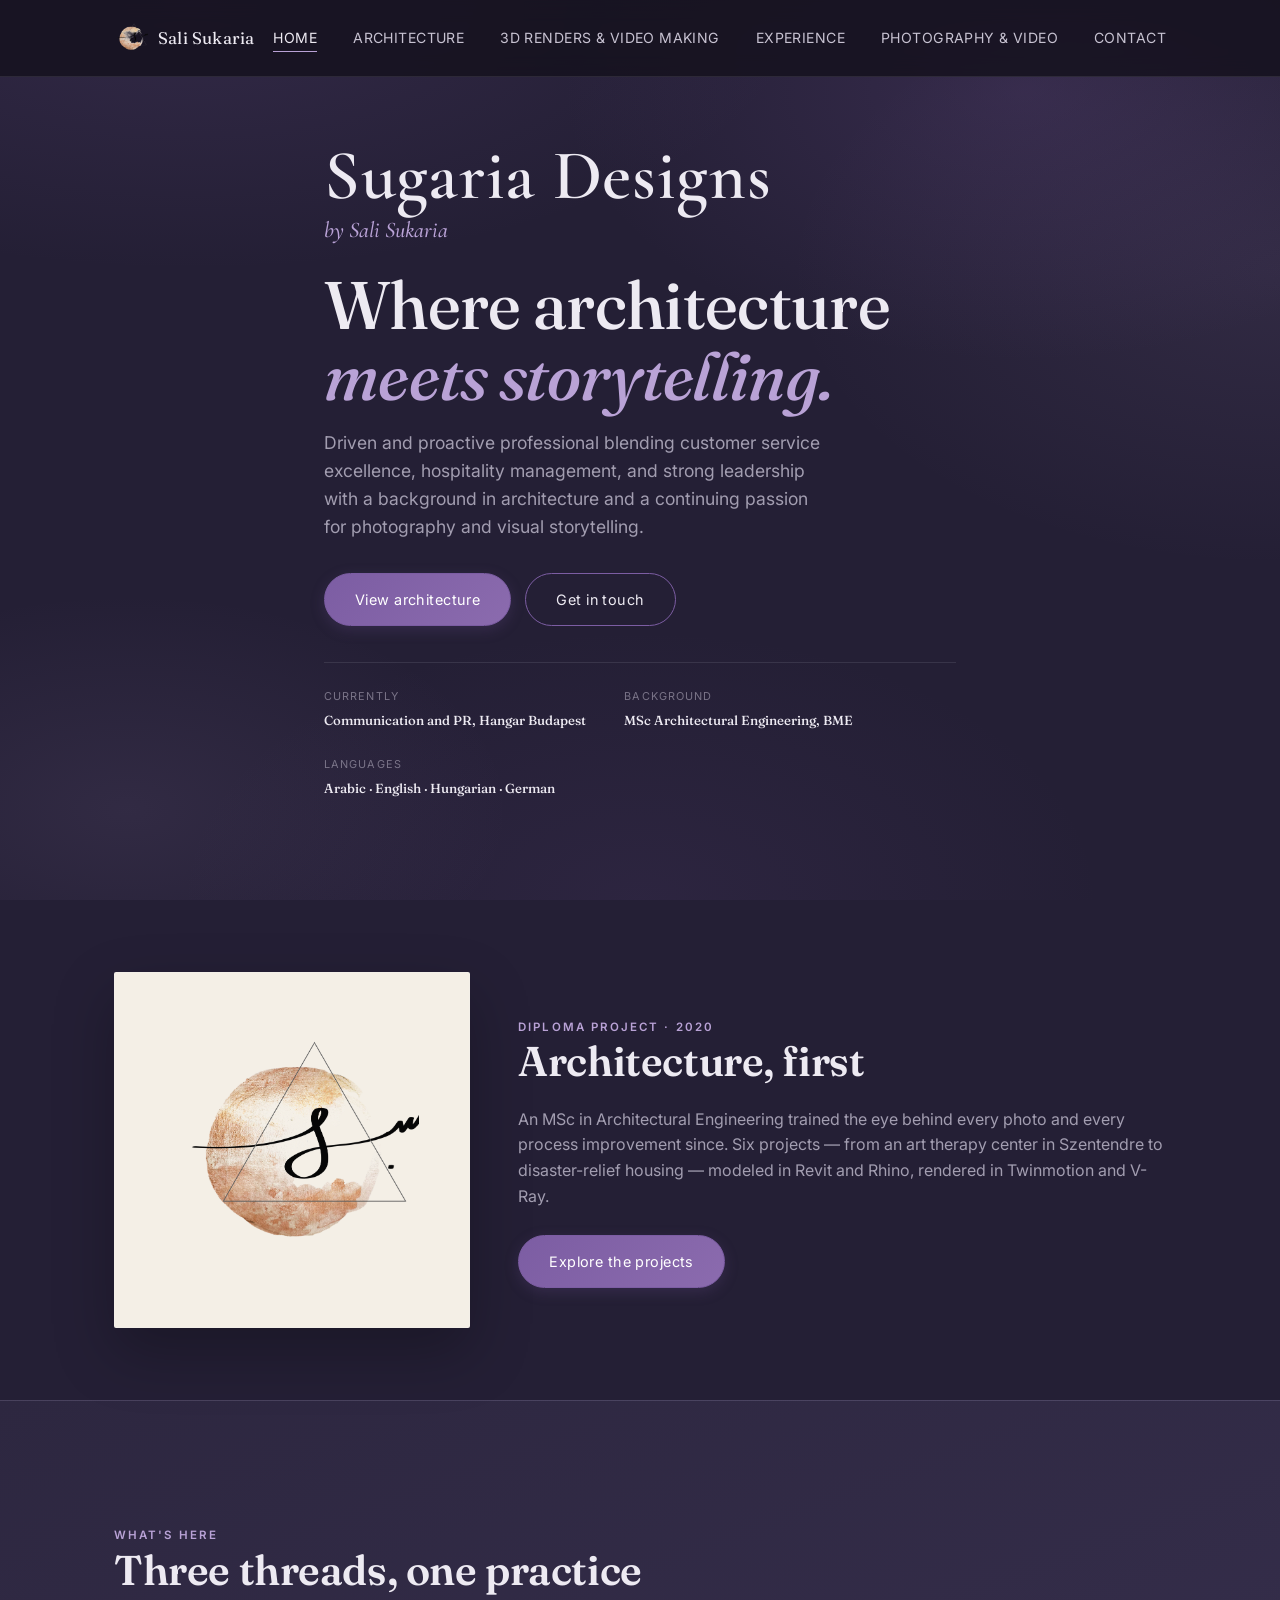
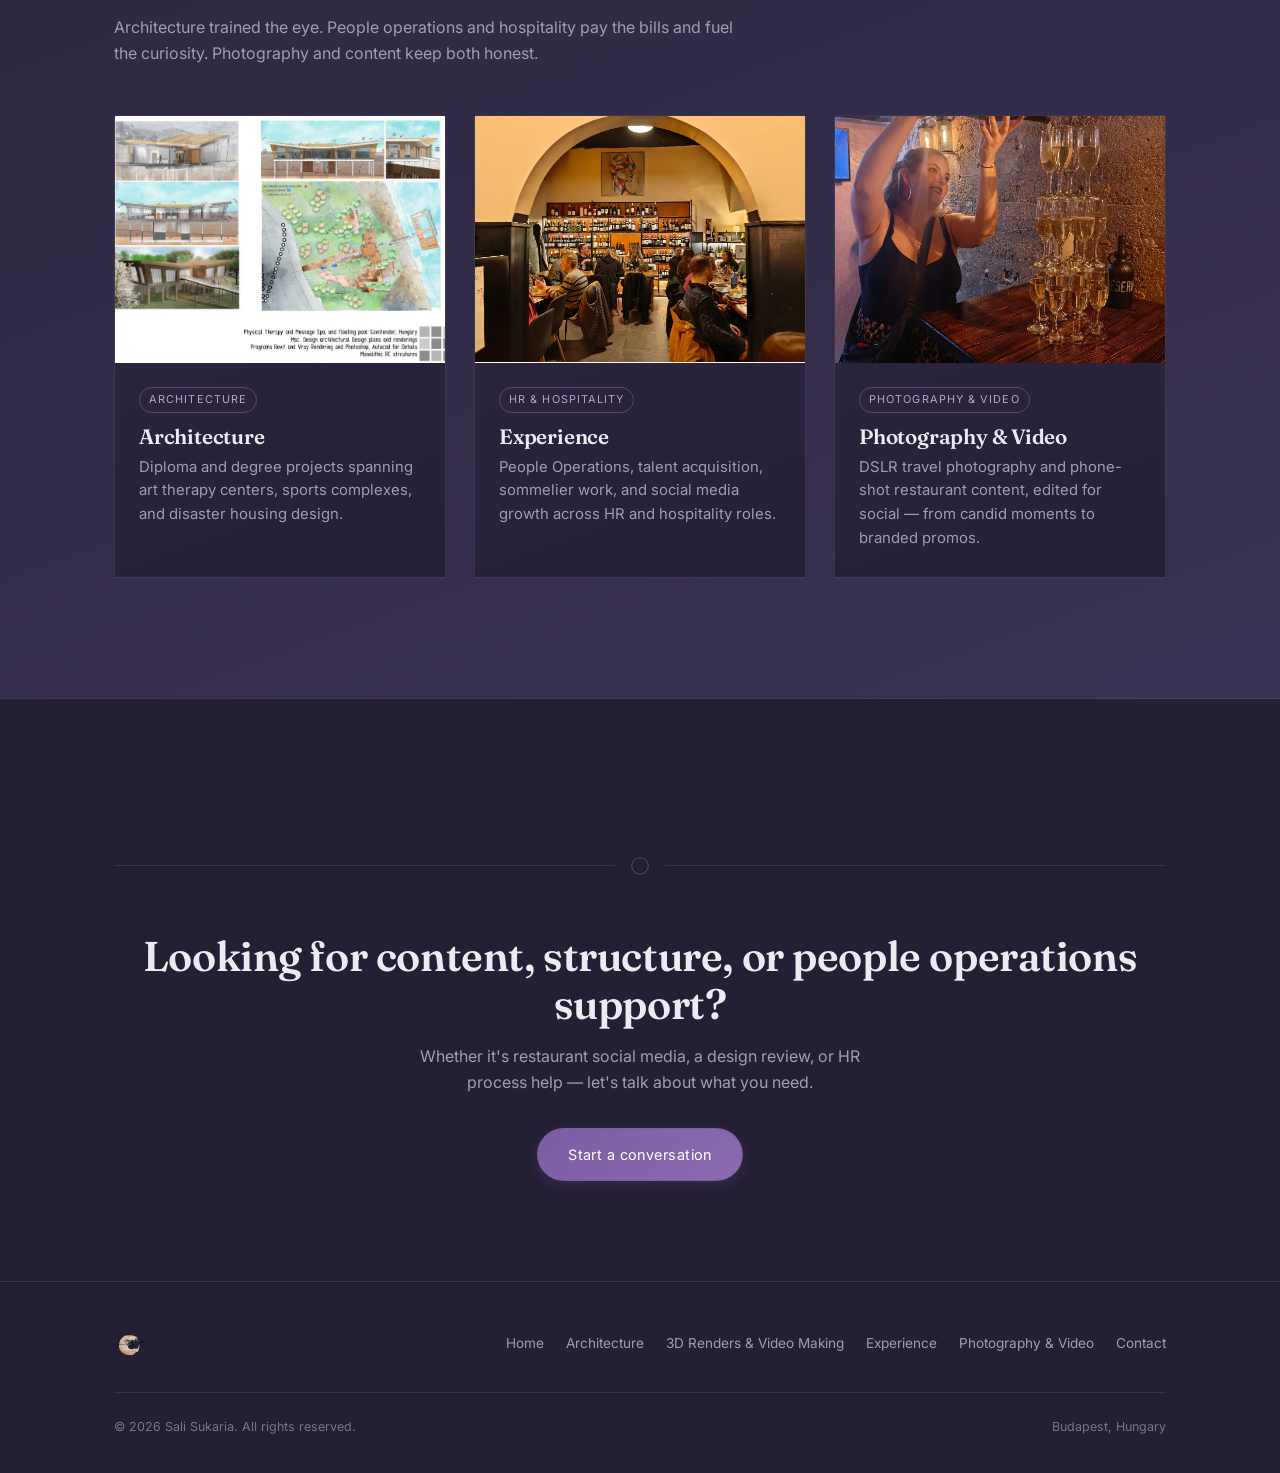
==== index.html @ f8990f7b "Add 3D Renders & Video Making page" ====
<!DOCTYPE html>
<html lang="en">
<head>
<meta charset="UTF-8">
<meta name="viewport" content="width=device-width, initial-scale=1">
<title>Sali Sukaria — Portfolio</title>
<link rel="preconnect" href="https://fonts.googleapis.com">
<link href="https://fonts.googleapis.com/css2?family=Fraunces:opsz,wght@9..144,400;9..144,500;9..144,600&family=Cormorant+Garamond:ital,wght@0,500;0,600;1,500&family=Inter:wght@400;500;600&display=swap" rel="stylesheet">
<link rel="icon" href="favicon.ico">
<link rel="manifest" href="site.webmanifest">
<link rel="stylesheet" href="style.css">
</head>
<body>
<a class="skip-link" href="#main">Skip to content</a>
<header class="site-header">
	<div class="container">
		<a class="brand" href="index.html">
			<img src="assets/img/logo/logo_mark_nav.png" alt="Sali Sukaria logo">
			<span>Sali Sukaria</span>
		</a>
		<button class="nav-toggle" aria-label="Toggle menu" aria-expanded="false">&#9776;</button>
		<nav class="main-nav" aria-label="Primary">
			<ul><li><a class="is-active" href="index.html">Home</a></li><li><a class="" href="architecture.html">Architecture</a></li><li><a class="" href="renders.html">3D Renders &amp; Video Making</a></li><li><a class="" href="experience.html">Experience</a></li><li><a class="" href="photography.html">Photography & Video</a></li><li><a class="" href="contact.html">Contact</a></li></ul>
		</nav>
	</div>
</header>


<main id="main">

	<!-- HERO -->
	<section class="hero">
		<div class="container hero-inner">
			<span class="hero-kicker">Sugaria Designs</span>
			<span class="hero-name">by Sali Sukaria</span>
			<h1 style="margin-top:1rem;">Where architecture<br><em>meets storytelling.</em></h1>
			<p class="hero-sub">
				Driven and proactive professional blending customer service excellence, hospitality
				management, and strong leadership with a background in architecture and a continuing
				passion for photography and visual storytelling.
			</p>
			<div class="hero-actions" style="display:flex; gap:14px; flex-wrap:wrap;">
				<a class="btn" href="architecture.html">View architecture</a>
				<a class="btn btn--ghost" href="contact.html">Get in touch</a>
			</div>

			<div class="hero-meta">
				<div><span>Currently</span><strong>Communication and PR, Hangar Budapest</strong></div>
				<div><span>Background</span><strong>MSc Architectural Engineering, BME</strong></div>
				<div><span>Languages</span><strong>Arabic · English · Hungarian · German</strong></div>
			</div>
		</div>
	</section>

	<!-- FEATURED: ARCHITECTURE + LOGO -->
	<section class="section section--tight">
		<div class="container">
			<div class="arch-logo-feature reveal">
				<div class="arch-logo-media">
					<img src="assets/img/logo/logo_mark_new.png" alt="Sali Sukaria monogram logo">
				</div>
				<div class="arch-feature-copy">
					<span class="eyebrow">Diploma Project · 2020</span>
					<h2>Architecture, first</h2>
					<p>An MSc in Architectural Engineering trained the eye behind every photo and every
					process improvement since. Six projects — from an art therapy center in Szentendre to
					disaster-relief housing — modeled in Revit and Rhino, rendered in Twinmotion and V-Ray.</p>
					<a class="btn" href="architecture.html">Explore the projects</a>
				</div>
			</div>
		</div>
	</section>

	<!-- THREE PILLARS -->
	<section class="section section--panel">
		<div class="container">
			<div class="section-head reveal">
				<span class="eyebrow">What's here</span>
				<h2>Three threads, one practice</h2>
				<p>Architecture trained the eye. People operations and hospitality pay the bills and fuel
				the curiosity. Photography and content keep both honest.</p>
			</div>

			<div class="grid grid--3">
				<a class="card reveal" href="architecture.html">
					<div class="card-media">
						<img src="assets/img/architecture/therapy_spa_szentendre_render.jpg" alt="Physical Therapy Spa render, Szentendre">
					</div>
					<div class="card-body">
						<span class="card-tag">Architecture</span>
						<h3>Architecture</h3>
						<p>Diploma and degree projects spanning art therapy centers, sports complexes, and disaster housing design.</p>
					</div>
				</a>

				<a class="card reveal" href="experience.html">
					<div class="card-media">
						<img src="assets/img/photography/phone_03_venue_crowd.jpg" alt="Wine bar venue, Bortodoor City">
					</div>
					<div class="card-body">
						<span class="card-tag">HR &amp; Hospitality</span>
						<h3>Experience</h3>
						<p>People Operations, talent acquisition, sommelier work, and social media growth across HR and hospitality roles.</p>
					</div>
				</a>

				<a class="card reveal" href="photography.html">
					<div class="card-media">
						<img src="assets/img/photography/phone_04_champagne_tower.jpg" alt="Champagne tower content creation shot">
					</div>
					<div class="card-body">
						<span class="card-tag">Photography &amp; Video</span>
						<h3>Photography &amp; Video</h3>
						<p>DSLR travel photography and phone-shot restaurant content, edited for social — from candid moments to branded promos.</p>
					</div>
				</a>
			</div>
		</div>
	</section>

	<!-- CTA -->
	<section class="cta-band">
		<div class="container">
			<div class="motif-divider">
				<svg viewBox="0 0 24 24" fill="none" stroke="currentColor" stroke-width="1"><circle cx="12" cy="12" r="9"/></svg>
			</div>
			<h2>Looking for content, structure, or people operations support?</h2>
			<p>Whether it's restaurant social media, a design review, or HR process help — let's talk about what you need.</p>
			<a class="btn" href="contact.html">Start a conversation</a>
		</div>
	</section>

</main>



<footer class="site-footer">
	<div class="container">
		<div class="footer-grid">
			<a class="footer-brand" href="index.html">
				<img src="assets/img/logo/logo_mark_nav.png" alt="Sali Sukaria logo">
			</a>
			<nav class="footer-nav" aria-label="Footer">
				<ul><li><a href="index.html">Home</a></li><li><a href="architecture.html">Architecture</a></li><li><a href="renders.html">3D Renders &amp; Video Making</a></li><li><a href="experience.html">Experience</a></li><li><a href="photography.html">Photography & Video</a></li><li><a href="contact.html">Contact</a></li></ul>
			</nav>
		</div>
		<div class="footer-meta">
			<span>&copy; 2026 Sali Sukaria. All rights reserved.</span>
			<span>Budapest, Hungary</span>
		</div>
	</div>
</footer>
<script src="assets/js/main.js"></script>
</body>
</html>
---- style.css ----
/*
Theme Name: Sali Sukaria Portfolio
Theme URI: https://sugariadesign.com
Author: Sali Sukaria
Author URI: https://sugariadesign.com
Description: A fast, minimal dark-purple portfolio theme spanning HR & hospitality, architecture, and photography/content creation.
Version: 1.0
Requires at least: 6.0
Requires PHP: 7.4
License: Unlicense
Text Domain: sali-portfolio
*/

/* ===========================================================
   DESIGN TOKENS
   =========================================================== */
:root{
  /* color */
  --bg:        #241F35;   /* lighter plum-grey — page background */
  --panel:     #2D2740;   /* raised panel / card background */
  --panel-2:   #3A3252;   /* secondary panel, hovers */
  --accent:    #7C5DA3;   /* primary purple */
  --accent-2:  #B9A2D6;   /* light lavender — links, highlights */
  --grey:      #A29DB0;   /* warm grey — secondary text */
  --grey-dim:  #7A7488;   /* dimmer grey — captions, meta */
  --ink:       #EDEAF2;   /* off-white — headings on dark */
  --ink-dim:   #C7C2D1;   /* body text on dark */
  --line:      rgba(237,234,242,0.10); /* hairline dividers */
  --line-strong: rgba(169,143,196,0.35);

  /* type */
  --font-display: "Fraunces", "Iowan Old Style", Georgia, serif;
  --font-body: "Inter", -apple-system, BlinkMacSystemFont, "Segoe UI", sans-serif;
  --font-name: "Cormorant Garamond", "Fraunces", Georgia, serif;

  /* layout */
  --maxw: 1180px;
  --gutter: clamp(20px, 5vw, 64px);
  --radius: 2px;
}

/* ===========================================================
   RESET / BASE
   =========================================================== */
*,*::before,*::after{ box-sizing:border-box; }
html{ scroll-behavior:smooth; }
body{
  margin:0;
  background:
    radial-gradient(ellipse 80% 50% at 15% 0%, rgba(124,93,163,0.16), transparent 60%),
    radial-gradient(ellipse 70% 60% at 100% 30%, rgba(169,143,196,0.10), transparent 55%),
    radial-gradient(ellipse 60% 50% at 50% 100%, rgba(107,78,142,0.12), transparent 60%),
    var(--bg);
  background-attachment:fixed;
  color:var(--ink-dim);
  font-family:var(--font-body);
  font-size:16px;
  line-height:1.6;
  -webkit-font-smoothing:antialiased;
  text-rendering:optimizeLegibility;
}
img,video{ max-width:100%; display:block; height:auto; }
a{ color:var(--accent-2); text-decoration:none; }
a:hover{ color:var(--ink); }
a:focus-visible, button:focus-visible, input:focus-visible, textarea:focus-visible{
  outline:2px solid var(--accent-2);
  outline-offset:3px;
}
ul{ margin:0; padding:0; list-style:none; }
button{ font-family:inherit; cursor:pointer; }

h1,h2,h3,h4{
  font-family:var(--font-display);
  color:var(--ink);
  margin:0 0 0.5em;
  font-weight:600;
  letter-spacing:-0.01em;
}
h1{ font-size:clamp(2.4rem, 6vw, 4.2rem); line-height:1.05; font-weight:500; }
h2{ font-size:clamp(1.8rem, 4vw, 2.6rem); line-height:1.15; }
h3{ font-size:1.3rem; line-height:1.3; }
p{ margin:0 0 1em; }

.eyebrow{
  font-family:var(--font-body);
  font-size:0.72rem;
  letter-spacing:0.18em;
  text-transform:uppercase;
  color:var(--accent-2);
  font-weight:600;
}

.container{
  max-width:var(--maxw);
  margin:0 auto;
  padding:0 var(--gutter);
}

/* ===========================================================
   SIGNATURE MOTIF — triangle + circle, drawn from the logo
   Used sparingly as structural dividers, not decoration.
   =========================================================== */
.motif-divider{
  display:flex;
  align-items:center;
  gap:14px;
  margin:3.5rem 0;
  color:var(--grey-dim);
}
.motif-divider::before,
.motif-divider::after{
  content:"";
  flex:1;
  height:1px;
  background:var(--line);
}
.motif-divider svg{ flex:none; width:22px; height:22px; opacity:0.6; }

.section-mark{
  width:34px; height:34px;
  flex:none;
}

/* ===========================================================
   HEADER / NAV
   =========================================================== */
.site-header{
  position:fixed; top:0; left:0; right:0; z-index:100;
  background:rgba(22,18,31,0.86);
  backdrop-filter:blur(10px);
  border-bottom:1px solid var(--line);
}
.site-header .container{
  display:flex; align-items:center; justify-content:space-between;
  height:76px;
}
.brand{
  display:flex; align-items:center; gap:10px;
  font-family:var(--font-display);
  color:var(--ink);
  font-size:1.05rem;
  letter-spacing:0.01em;
}
.brand img{ height:34px; width:auto; }

.main-nav ul{ display:flex; gap:clamp(18px,3vw,36px); }
.main-nav a{
  color:var(--ink-dim);
  font-size:0.88rem;
  letter-spacing:0.03em;
  text-transform:uppercase;
  position:relative;
  padding:6px 0;
}
.main-nav a::after{
  content:"";
  position:absolute; left:0; bottom:0; height:1px; width:0;
  background:var(--accent-2);
  transition:width .25s ease;
}
.main-nav a:hover::after,
.main-nav a.is-active::after{ width:100%; }
.main-nav a.is-active{ color:var(--ink); }

.nav-toggle{
  display:none;
  background:none; border:none; color:var(--ink);
  font-size:1.6rem; line-height:1;
}

@media (max-width: 760px){
  .main-nav{
    position:fixed; top:76px; left:0; right:0; bottom:0;
    background:var(--bg);
    transform:translateX(100%);
    transition:transform .3s ease;
    overflow-y:auto;
  }
  .main-nav.is-open{ transform:translateX(0); }
  .main-nav ul{ flex-direction:column; gap:0; padding:1rem 0; }
  .main-nav a{ display:block; padding:16px var(--gutter); border-bottom:1px solid var(--line); }
  .nav-toggle{ display:block; }
}

/* ===========================================================
   HERO
   =========================================================== */
.hero{
  min-height:100vh;
  display:flex; flex-direction:column; justify-content:center;
  padding-top:120px; padding-bottom:80px;
  position:relative;
  overflow:hidden;
}
.hero::before{
  content:"";
  position:absolute; inset:0;
  background:
    radial-gradient(ellipse 60% 50% at 80% 10%, rgba(107,78,142,0.25), transparent 60%),
    radial-gradient(ellipse 50% 40% at 10% 90%, rgba(169,143,196,0.10), transparent 60%);
  pointer-events:none;
}
.hero-inner{
  position:relative; z-index:1;
  max-width:760px;
}
/* (hero logo stage removed — logo now appears alongside Architecture section) */
.hero-eyebrow{ margin-bottom:1.1rem; }
.hero-kicker{
  font-family:var(--font-name);
  font-weight:600;
  font-size:clamp(2.6rem, 6.5vw, 4.4rem);
  color:var(--ink);
  line-height:1;
  display:block;
  letter-spacing:0.01em;
}
.hero-name{
  font-family:var(--font-name);
  font-style:italic;
  font-weight:500;
  font-size:clamp(1.1rem, 2vw, 1.4rem);
  color:var(--accent-2);
  margin-bottom:1.4rem;
  display:block;
}
.hero h1{ margin-bottom:1.1rem; }
.hero h1 em{
  font-style:italic;
  color:var(--accent-2);
}
.hero-sub{
  font-size:1.1rem;
  color:var(--grey);
  max-width:46ch;
  margin-bottom:2rem;
}
.hero-meta{
  display:flex; flex-wrap:wrap; gap:1.6rem 2.4rem;
  margin-top:2.2rem;
  padding-top:1.6rem;
  border-top:1px solid var(--line);
}
.hero-meta div{ font-size:0.82rem; }
.hero-meta span{
  display:block; color:var(--grey-dim);
  text-transform:uppercase; letter-spacing:0.1em; font-size:0.68rem; margin-bottom:4px;
}
.hero-meta strong{ color:var(--ink); font-weight:500; font-family:var(--font-display); }

/* Architecture + logo pairing strip */
.arch-logo-feature{
  display:grid;
  grid-template-columns:0.55fr 1fr;
  gap:48px;
  align-items:center;
}
.arch-logo-media{
  display:flex;
  align-items:center;
  justify-content:center;
  background:#F4EFE6;
  border:1px solid var(--line);
  border-radius:var(--radius);
  padding:14%;
  aspect-ratio:1;
  box-shadow:0 24px 60px rgba(0,0,0,0.25);
}
.arch-logo-media img{ width:100%; }
@media (max-width:880px){
  .arch-logo-feature{ grid-template-columns:1fr; }
  .arch-logo-media{ max-width:280px; margin:0 auto; }
}

@media (max-width:880px){
  /* hero is now single-column by default; no override needed */
}

/* ===========================================================
   FEATURED ARCHITECTURE STRIP (homepage)
   =========================================================== */
.arch-feature{
  display:grid;
  grid-template-columns:1.1fr 1fr;
  gap:48px;
  align-items:center;
}
.arch-feature-media{
  border-radius:var(--radius);
  overflow:hidden;
  border:1px solid var(--line);
  aspect-ratio:4/3;
}
.arch-feature-media img{ width:100%; height:100%; object-fit:cover; }
.arch-feature-copy p{ color:var(--grey); margin-bottom:1.6rem; }
@media (max-width:880px){
  .arch-feature{ grid-template-columns:1fr; }
}

/* ===========================================================
   SECTION SCAFFOLDING
   =========================================================== */
.section{ padding:clamp(64px,10vw,120px) 0; }
.section--tight{ padding:clamp(40px,6vw,72px) 0; }
.section--panel{
  background:linear-gradient(160deg, var(--panel) 0%, var(--panel-2) 100%);
  border-top:1px solid var(--line); border-bottom:1px solid var(--line);
}
.section-head{ max-width:640px; margin-bottom:3rem; }
.section-head p{ color:var(--grey); }

/* ===========================================================
   CARDS / GRIDS
   =========================================================== */
.grid{ display:grid; gap:28px; }
.grid--2{ grid-template-columns:repeat(2,1fr); }
.grid--3{ grid-template-columns:repeat(3,1fr); }
@media (max-width:880px){ .grid--2,.grid--3{ grid-template-columns:1fr; } }

.card{
  background:linear-gradient(160deg, var(--panel) 0%, #251f38 100%);
  border:1px solid var(--line);
  border-radius:var(--radius);
  overflow:hidden;
  transition:border-color .3s ease, transform .3s cubic-bezier(.34,1.56,.64,1), box-shadow .3s ease;
}
.card:hover{
  border-color:var(--line-strong);
  transform:translateY(-6px);
  box-shadow:0 16px 36px rgba(0,0,0,0.35), 0 0 0 1px rgba(169,143,196,0.15);
}
.card-media{ aspect-ratio:4/3; overflow:hidden; background:#0e0c14; }
.card-media img,.card-media video{ width:100%; height:100%; object-fit:cover; transition:transform .5s ease; }
.card:hover .card-media img{ transform:scale(1.04); }
.card-body{ padding:22px 24px 26px; }
.card-body h3{ margin-bottom:6px; }
.card-tag{
  display:inline-block;
  font-size:0.68rem; letter-spacing:0.1em; text-transform:uppercase;
  color:var(--accent-2);
  border:1px solid var(--line-strong);
  padding:3px 9px;
  border-radius:20px;
  margin-bottom:10px;
  transition:all .3s cubic-bezier(.34,1.56,.64,1);
}
.card:hover .card-tag{
  background:linear-gradient(135deg, var(--accent), #8B6BAE);
  color:#fff;
  border-color:transparent;
  transform:translateY(-1px) scale(1.04);
  box-shadow:0 4px 12px rgba(107,78,142,0.4);
}
.card-body p{ color:var(--grey); font-size:0.93rem; margin-bottom:0; }

/* ===========================================================
   TIMELINE (Experience)
   =========================================================== */
.timeline{ position:relative; }
.timeline::before{
  content:"";
  position:absolute; left:0; top:6px; bottom:6px; width:1px;
  background:var(--line);
}
.timeline-item{
  position:relative;
  padding-left:32px;
  padding-bottom:2.6rem;
}
.timeline-item:last-child{ padding-bottom:0; }
.timeline-item::before{
  content:"";
  position:absolute; left:-4px; top:6px;
  width:9px; height:9px; border-radius:50%;
  background:var(--accent-2);
  box-shadow:0 0 0 4px var(--bg);
}
.timeline-role{
  display:flex; flex-wrap:wrap; align-items:baseline; gap:10px;
  margin-bottom:4px;
}
.timeline-role h3{ margin:0; }
.timeline-dates{
  font-size:0.78rem; letter-spacing:0.04em; color:var(--grey-dim);
  text-transform:uppercase;
}
.timeline-org{ color:var(--accent-2); font-size:0.92rem; margin-bottom:10px; }
.timeline-item ul{ margin-top:10px; }
.timeline-item li{
  position:relative; padding-left:18px; margin-bottom:7px;
  color:var(--grey); font-size:0.93rem;
}
.timeline-item li::before{
  content:""; position:absolute; left:0; top:0.55em;
  width:5px; height:5px; background:var(--accent); border-radius:1px;
  transform:rotate(45deg);
}

.skills-cloud{ display:flex; flex-wrap:wrap; gap:10px; margin-top:1.5rem; }
.skills-cloud span{
  font-size:0.82rem; color:var(--ink-dim);
  border:1px solid var(--line); padding:6px 14px; border-radius:20px;
  transition:all .3s cubic-bezier(.34,1.56,.64,1);
  cursor:default;
}
.skills-cloud span:hover{
  border-color:var(--accent-2);
  background:linear-gradient(135deg, rgba(107,78,142,0.25), rgba(169,143,196,0.15));
  color:var(--ink);
  transform:translateY(-2px) scale(1.05);
  box-shadow:0 6px 16px rgba(107,78,142,0.3);
}

.grid--ig{
  display:grid;
  grid-template-columns:repeat(4,1fr);
  gap:20px;
}
.grid--ig .ig-embed-wrap{
  width:100%;
  min-height:480px;
  background:var(--panel);
  border:1px solid var(--line);
  border-radius:var(--radius);
  overflow:hidden;
  position:relative;
}
.grid--ig .ig-embed-wrap iframe{
  width:100%;
  height:480px;
  border:none;
  display:block;
}
@media (max-width:980px){ .grid--ig{ grid-template-columns:repeat(2,1fr); } }
@media (max-width:560px){ .grid--ig{ grid-template-columns:1fr; } }

/* ===========================================================
   GALLERY (Photography / Architecture)
   =========================================================== */
.filter-bar{ display:flex; flex-wrap:wrap; gap:10px; margin-bottom:2.6rem; }
.filter-bar button{
  background:transparent; border:1px solid var(--line); color:var(--grey);
  padding:8px 18px; border-radius:30px; font-size:0.82rem; letter-spacing:0.03em;
  transition:all .3s cubic-bezier(.34,1.56,.64,1);
}
.filter-bar button:hover{
  border-color:var(--line-strong); color:var(--ink);
  transform:translateY(-2px) scale(1.04);
  box-shadow:0 6px 16px rgba(169,143,196,0.25);
}
.filter-bar button.is-active{
  background:linear-gradient(135deg, var(--accent), #8B6BAE);
  border-color:var(--accent); color:var(--ink);
  box-shadow:0 4px 14px rgba(107,78,142,0.35);
}
.filter-bar button.is-active:hover{
  transform:translateY(-2px) scale(1.04);
  box-shadow:0 8px 20px rgba(107,78,142,0.45);
}

.masonry{
  display:grid;
  grid-template-columns:repeat(3,1fr);
  gap:18px;
}
@media (max-width:880px){ .masonry{ grid-template-columns:repeat(2,1fr); } }
@media (max-width:560px){ .masonry{ grid-template-columns:1fr; } }

.masonry-item{
  position:relative;
  border-radius:var(--radius);
  overflow:hidden;
  background:var(--panel);
  border:1px solid var(--line);
  cursor:pointer;
}
.masonry-item img{ width:100%; height:100%; object-fit:cover; transition:transform .5s ease; }
.masonry-item:hover img{ transform:scale(1.05); }
.masonry-item .tag{
  position:absolute; bottom:10px; left:10px;
  font-size:0.66rem; letter-spacing:0.08em; text-transform:uppercase;
  background:rgba(22,18,31,0.82); color:var(--ink);
  padding:4px 10px; border-radius:20px;
  border:1px solid var(--line-strong);
  transition:all .3s cubic-bezier(.34,1.56,.64,1);
}
.masonry-item:hover .tag{
  background:linear-gradient(135deg, var(--accent), #8B6BAE);
  border-color:transparent;
  transform:scale(1.06);
  box-shadow:0 4px 14px rgba(107,78,142,0.45);
}
.masonry-item.tall{ grid-row:span 2; }
.masonry-item .ph-frame{ aspect-ratio:4/5; height:100%; }
.masonry-item.wide{ grid-column:span 2; }
.masonry-item.wide .ph-frame{ aspect-ratio:32/15; }
@media (max-width:880px){
  .masonry-item.wide{ grid-column:span 1; }
  .masonry-item.wide .ph-frame{ aspect-ratio:4/5; }
  .masonry-item.tall{ grid-row:span 1; }
}

.video-block{
  position:relative;
  border-radius:var(--radius);
  overflow:hidden;
  background:#000;
  border:1px solid var(--line);
}
.video-block video{ width:100%; display:block; }
.video-caption{
  display:flex; justify-content:space-between; align-items:baseline;
  padding:16px 4px 0;
}
.video-caption h3{ margin-bottom:2px; font-size:1.05rem; }
.video-caption .device-tag{
  font-size:0.68rem; letter-spacing:0.08em; text-transform:uppercase;
  color:var(--grey-dim);
}

/* lightbox */
.lightbox{
  position:fixed; inset:0; z-index:1000;
  background:rgba(10,8,14,0.92);
  display:none; align-items:center; justify-content:center;
  padding:40px;
}
.lightbox.is-open{ display:flex; }
.lightbox img{ max-height:88vh; max-width:88vw; width:auto; border:1px solid var(--line-strong); }
.lightbox-close{
  position:absolute; top:24px; right:32px;
  background:none; border:none; color:var(--ink); font-size:2rem; line-height:1;
}

/* ===========================================================
   ARCHITECTURE PROJECT BLOCK
   =========================================================== */
.arch-project{
  display:grid;
  grid-template-columns:280px minmax(0,1fr);
  gap:48px;
  padding:3rem 0;
  border-top:1px solid var(--line);
}
.arch-project:first-of-type{ border-top:none; }
@media (max-width:820px){ .arch-project{ grid-template-columns:1fr; } }
.arch-meta .eyebrow{ display:block; margin-bottom:8px; }
.arch-meta h3{ margin-bottom:14px; }
.arch-meta p{ color:var(--grey); font-size:0.92rem; }
.arch-meta .specs{ margin-top:18px; }
.arch-meta .specs div{ font-size:0.8rem; color:var(--grey-dim); margin-bottom:6px; }
.arch-meta .specs strong{ color:var(--ink-dim); font-weight:500; }
.arch-images{ display:grid; gap:14px; }
.arch-images img{ border:1px solid var(--line); border-radius:var(--radius); }
.arch-images .row-2{ display:grid; grid-template-columns:1fr 1fr; gap:14px; }
@media (max-width:560px){ .arch-images .row-2{ grid-template-columns:1fr; } }

/* ===========================================================
   CTA / FOOTER
   =========================================================== */
.cta-band{
  text-align:center;
  padding:clamp(60px,10vw,100px) 0;
}
.cta-band h2{ margin-bottom:1rem; }
.cta-band p{ color:var(--grey); max-width:50ch; margin:0 auto 2rem; }
.btn{
  display:inline-flex; align-items:center; gap:10px;
  background:linear-gradient(135deg, var(--accent), #8B6BAE);
  color:#fff;
  padding:14px 30px; border-radius:30px;
  font-size:0.9rem; letter-spacing:0.03em;
  border:1px solid var(--accent);
  transition:background .35s ease, transform .25s cubic-bezier(.34,1.56,.64,1), box-shadow .35s ease;
  box-shadow:0 4px 14px rgba(107,78,142,0.25);
}
.btn:hover{
  background:linear-gradient(135deg, var(--accent-2), #C7AEDE);
  color:#16121F;
  transform:translateY(-3px) scale(1.03);
  box-shadow:0 10px 28px rgba(169,143,196,0.45);
}
.btn--ghost{ background:transparent; color:var(--ink); box-shadow:none; }
.btn--ghost:hover{ background:var(--panel-2); color:var(--ink); box-shadow:0 8px 20px rgba(0,0,0,0.3); }

.site-footer{
  border-top:1px solid var(--line);
  padding:48px 0 36px;
}
.footer-grid{
  display:flex; justify-content:space-between; align-items:flex-start;
  flex-wrap:wrap; gap:24px;
  margin-bottom:32px;
}
.footer-brand{ display:flex; align-items:center; gap:10px; }
.footer-brand img{ height:30px; }
.footer-nav ul{ display:flex; gap:22px; flex-wrap:wrap; }
.footer-nav a{ color:var(--grey); font-size:0.85rem; }
.footer-nav a:hover{ color:var(--ink); }
.footer-meta{
  display:flex; justify-content:space-between; flex-wrap:wrap; gap:10px;
  padding-top:24px; border-top:1px solid var(--line);
  font-size:0.78rem; color:var(--grey-dim);
}

/* ===========================================================
   CONTACT PAGE
   =========================================================== */
.contact-grid{
  display:grid;
  grid-template-columns:1fr 1fr;
  gap:60px;
  align-items:start;
}
@media (max-width:820px){ .contact-grid{ grid-template-columns:1fr; } }
.contact-list{ margin-top:1.5rem; }
.contact-list li{
  display:flex; justify-content:space-between; gap:18px;
  padding:16px 0; border-bottom:1px solid var(--line);
  font-size:0.95rem;
}
.contact-list span{ color:var(--grey-dim); }
.contact-list a{ color:var(--ink-dim); }
.contact-list a:hover{ color:var(--accent-2); }

.form-field{ margin-bottom:18px; }
.form-field label{
  display:block; font-size:0.78rem; letter-spacing:0.05em; text-transform:uppercase;
  color:var(--grey-dim); margin-bottom:8px;
}
.form-field input,.form-field textarea{
  width:100%;
  background:var(--panel);
  border:1px solid var(--line);
  border-radius:var(--radius);
  padding:13px 16px;
  color:var(--ink);
  font-family:var(--font-body);
  font-size:0.95rem;
}
.form-field textarea{ min-height:130px; resize:vertical; }
.form-field input:focus,.form-field textarea:focus{ border-color:var(--line-strong); }

/* ===========================================================
   UTILITIES
   =========================================================== */
.reveal{ opacity:0; transform:translateY(18px); transition:opacity .6s ease, transform .6s ease; }
.reveal.is-visible{ opacity:1; transform:none; }

@media (prefers-reduced-motion: reduce){
  *{ animation-duration:0.01ms !important; transition-duration:0.01ms !important; scroll-behavior:auto !important; }
}

.skip-link{
  position:absolute; left:-9999px; top:0;
  background:var(--accent); color:#fff; padding:10px 16px; z-index:1000;
}
.skip-link:focus{ left:10px; top:10px; }
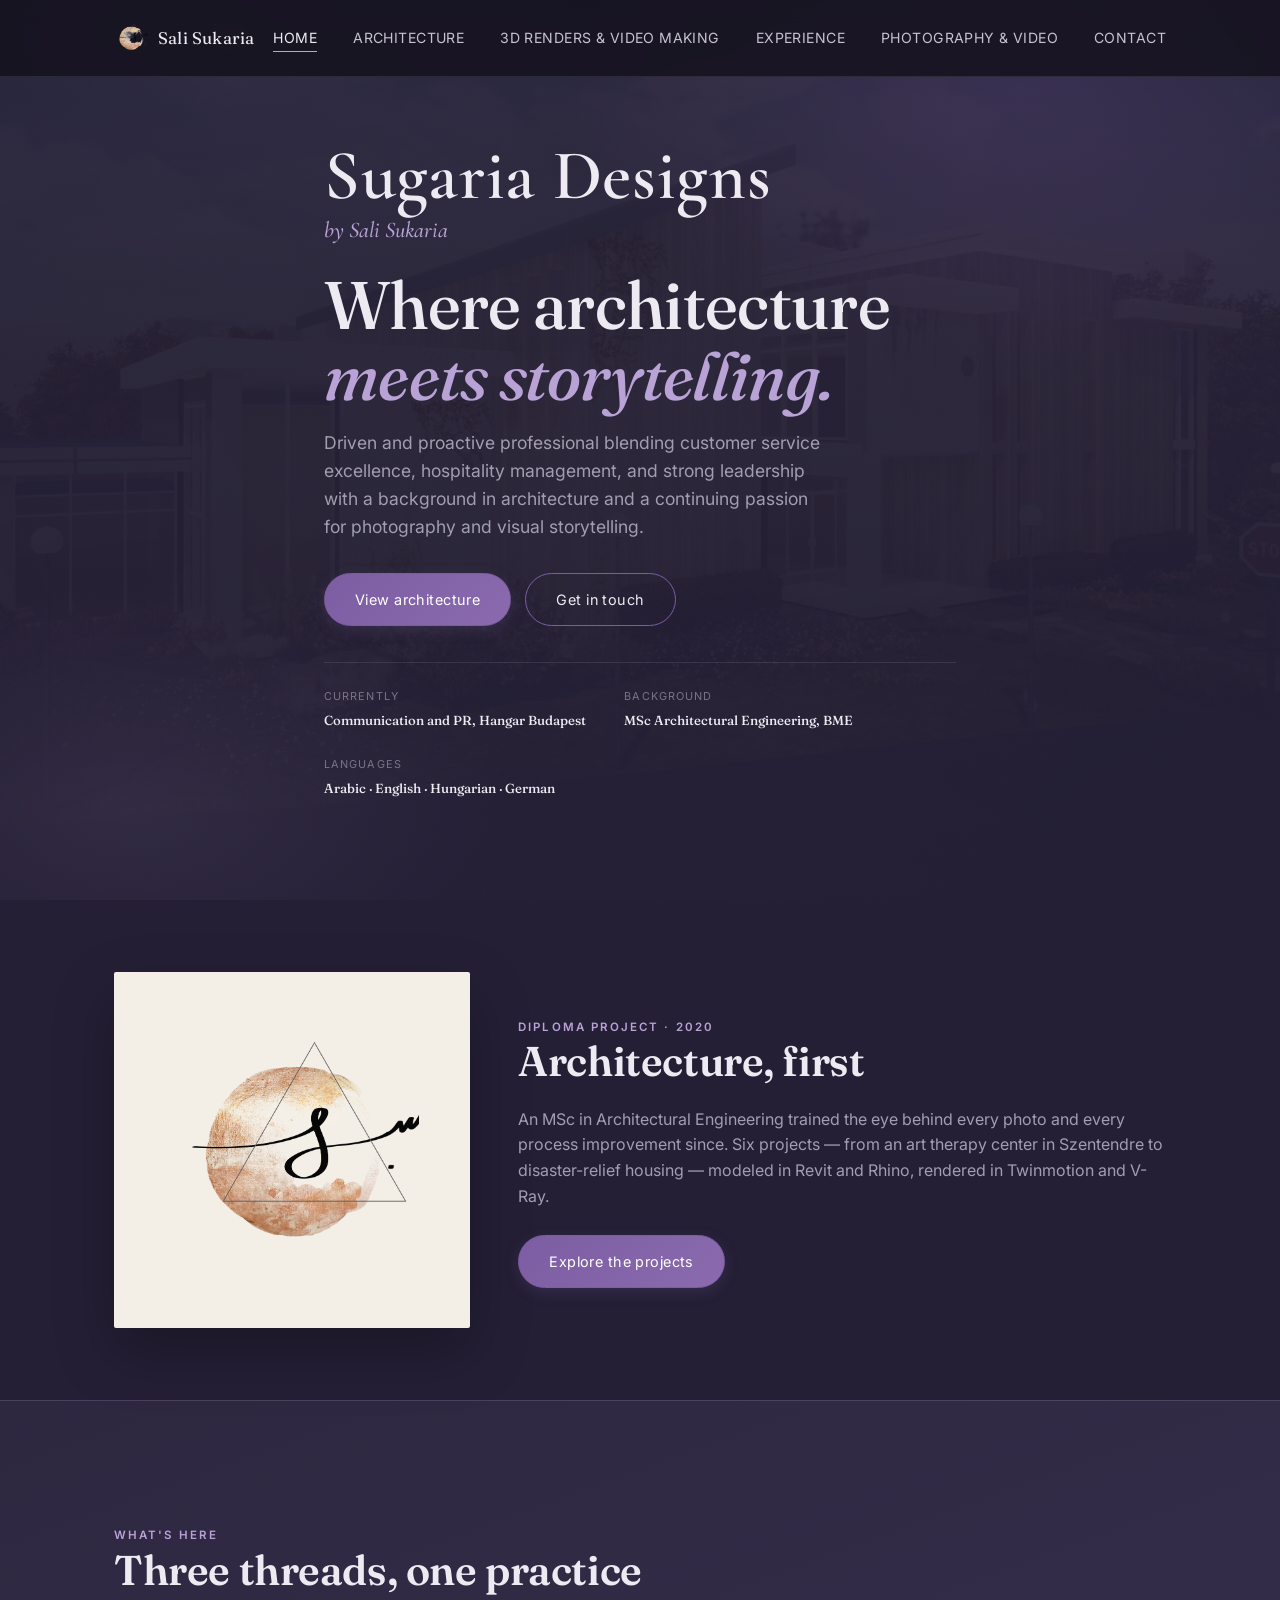
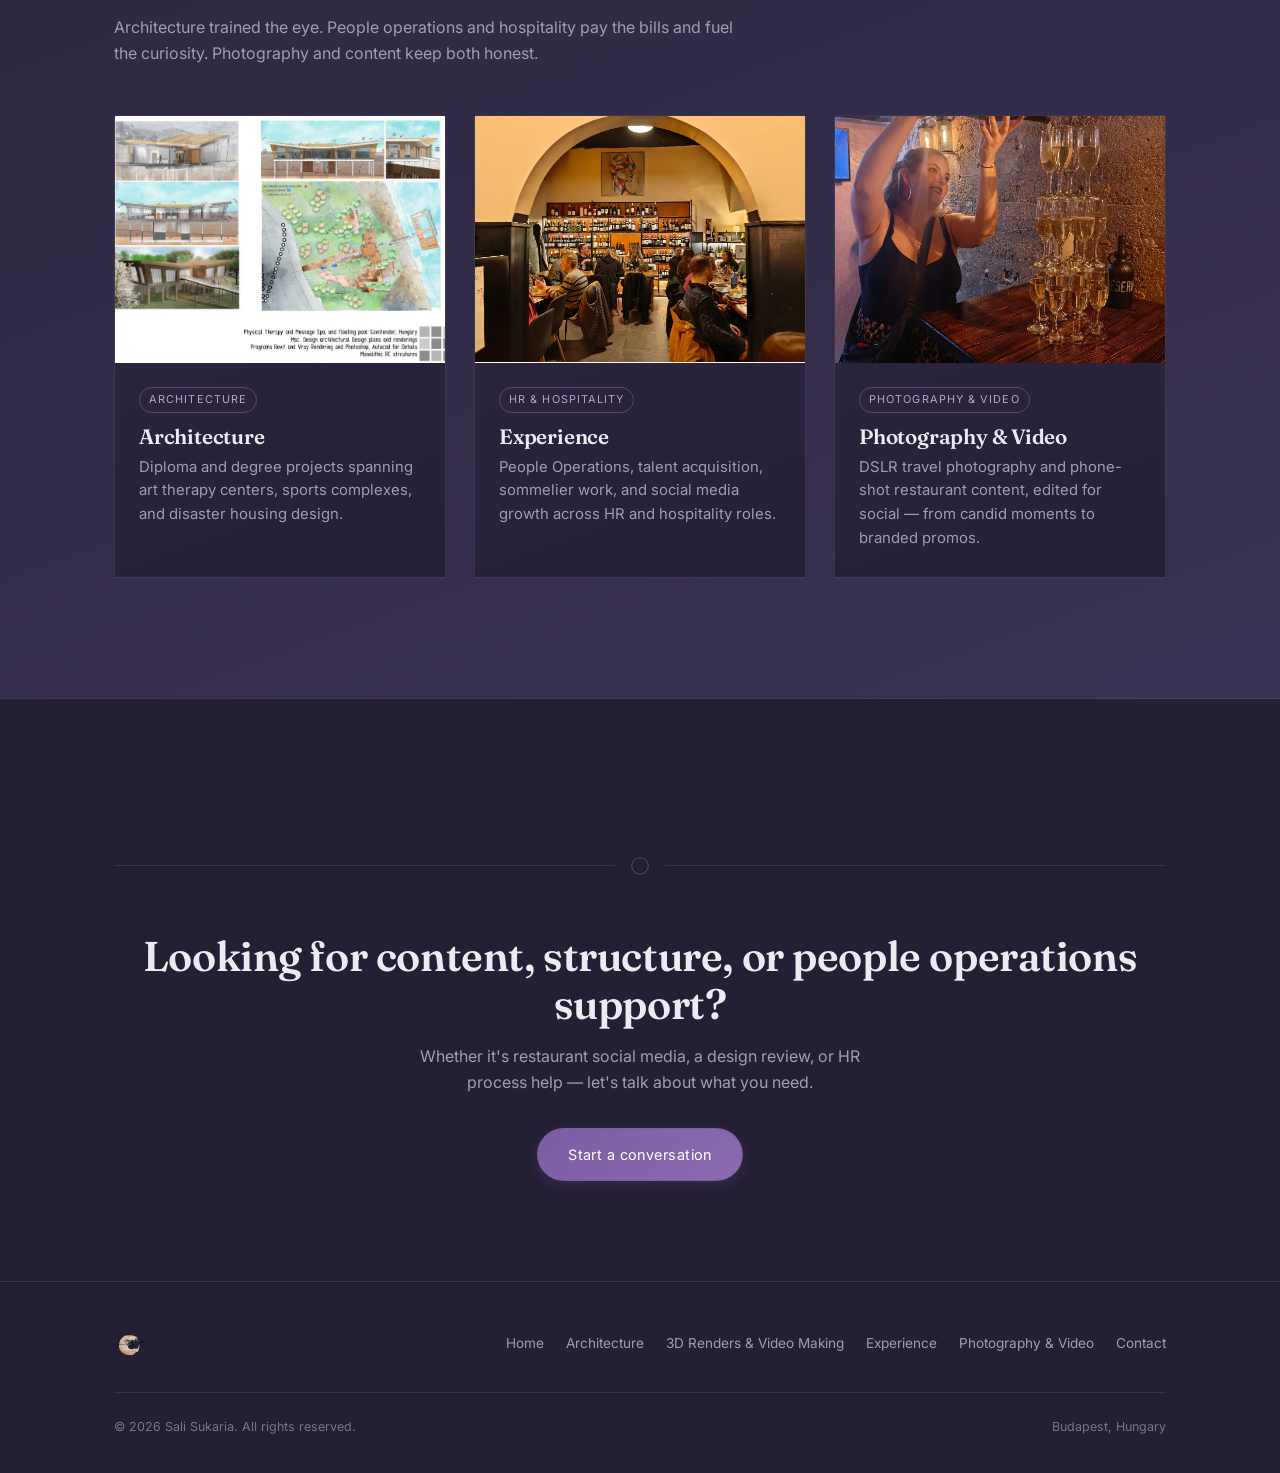
==== commit 0bd07ac9: "Restore hero background image, add renders nav" ====
--- a/index.html
+++ b/index.html
@@ -30,6 +30,7 @@
 
 	<!-- HERO -->
 	<section class="hero">
+		<div class="hero-bg-image"></div>
 		<div class="container hero-inner">
 			<span class="hero-kicker">Sugaria Designs</span>
 			<span class="hero-name">by Sali Sukaria</span>
--- a/style.css
+++ b/style.css
@@ -192,16 +192,27 @@
   position:relative;
   overflow:hidden;
 }
+.hero-bg-image{
+  position:absolute; inset:0;
+  background-image:url('assets/img/architecture/hero_bg_render.jpg');
+  background-size:cover;
+  background-position:center;
+  opacity:0.16;
+  pointer-events:none;
+  z-index:0;
+}
 .hero::before{
   content:"";
   position:absolute; inset:0;
   background:
     radial-gradient(ellipse 60% 50% at 80% 10%, rgba(107,78,142,0.25), transparent 60%),
-    radial-gradient(ellipse 50% 40% at 10% 90%, rgba(169,143,196,0.10), transparent 60%);
+    radial-gradient(ellipse 50% 40% at 10% 90%, rgba(169,143,196,0.10), transparent 60%),
+    linear-gradient(180deg, rgba(36,31,53,0.55) 0%, rgba(36,31,53,0.85) 100%);
   pointer-events:none;
+  z-index:1;
 }
 .hero-inner{
-  position:relative; z-index:1;
+  position:relative; z-index:2;
   max-width:760px;
 }
 /* (hero logo stage removed — logo now appears alongside Architecture section) */
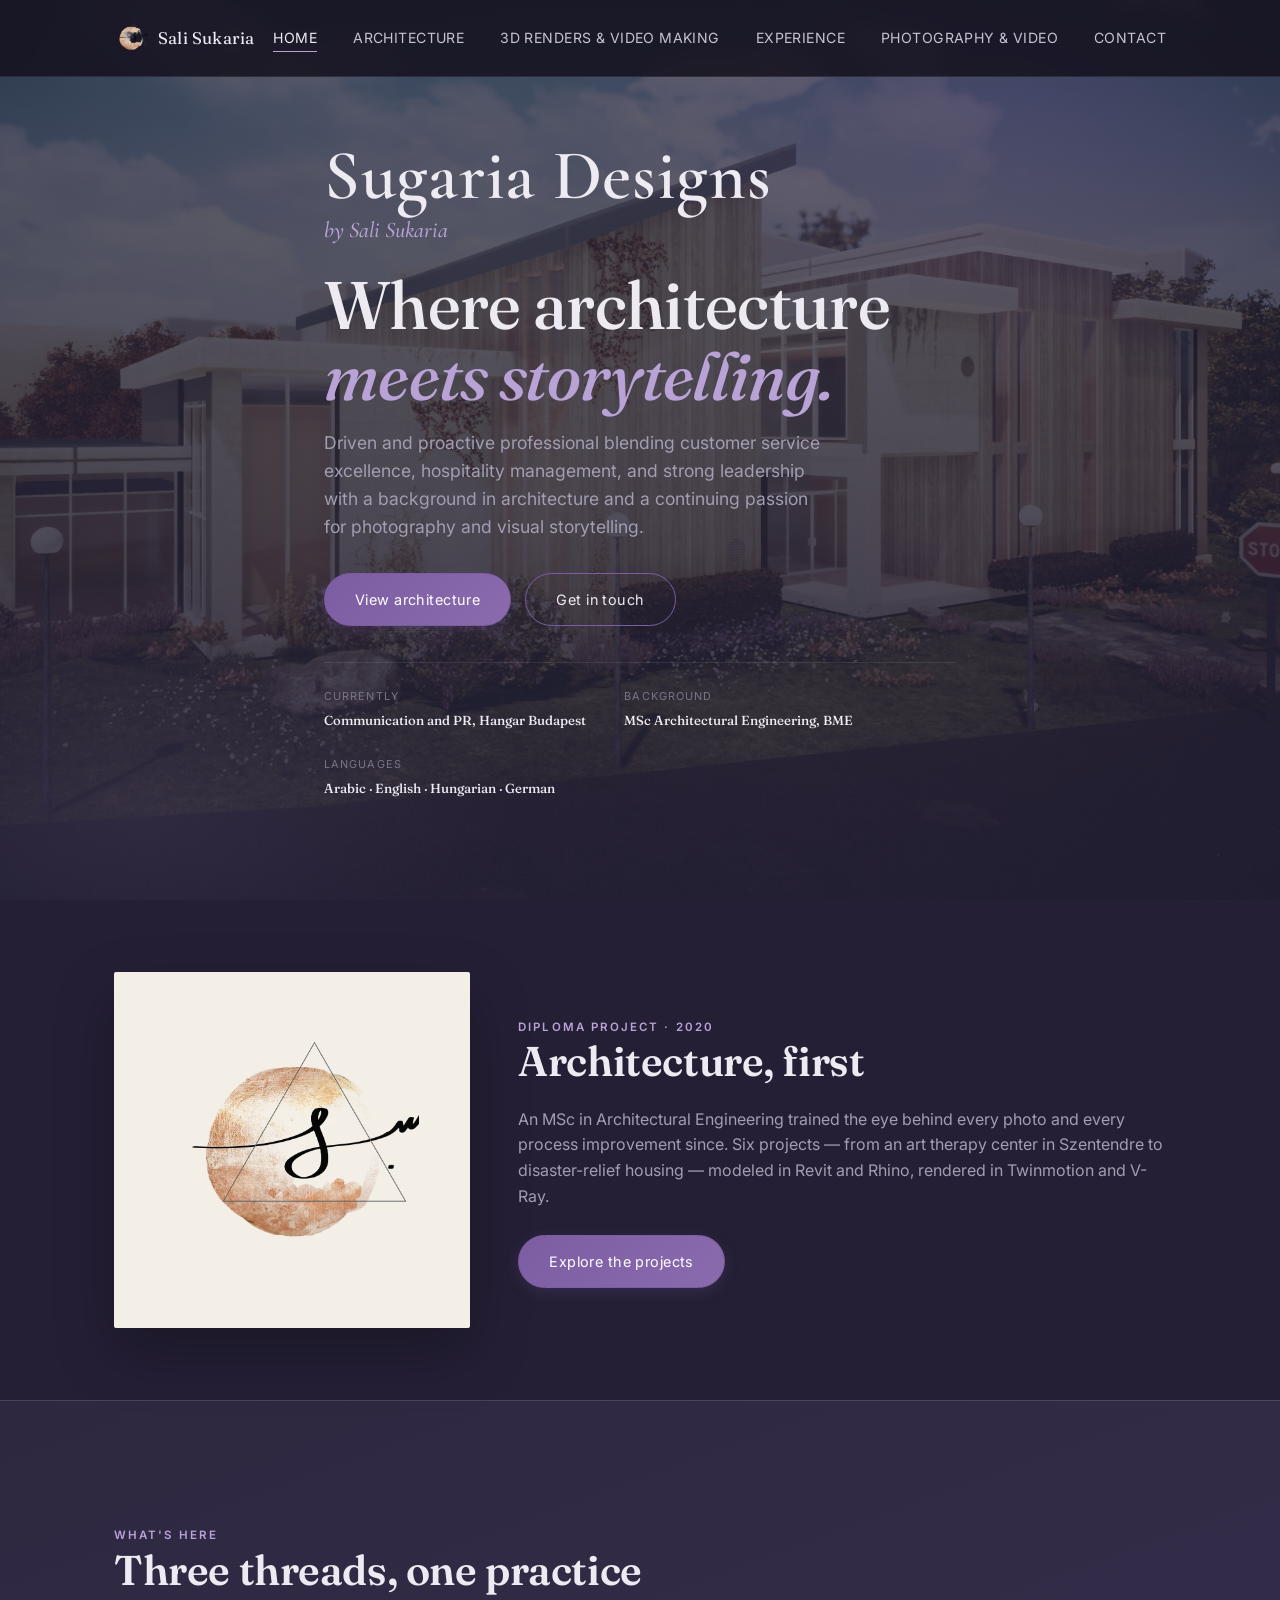
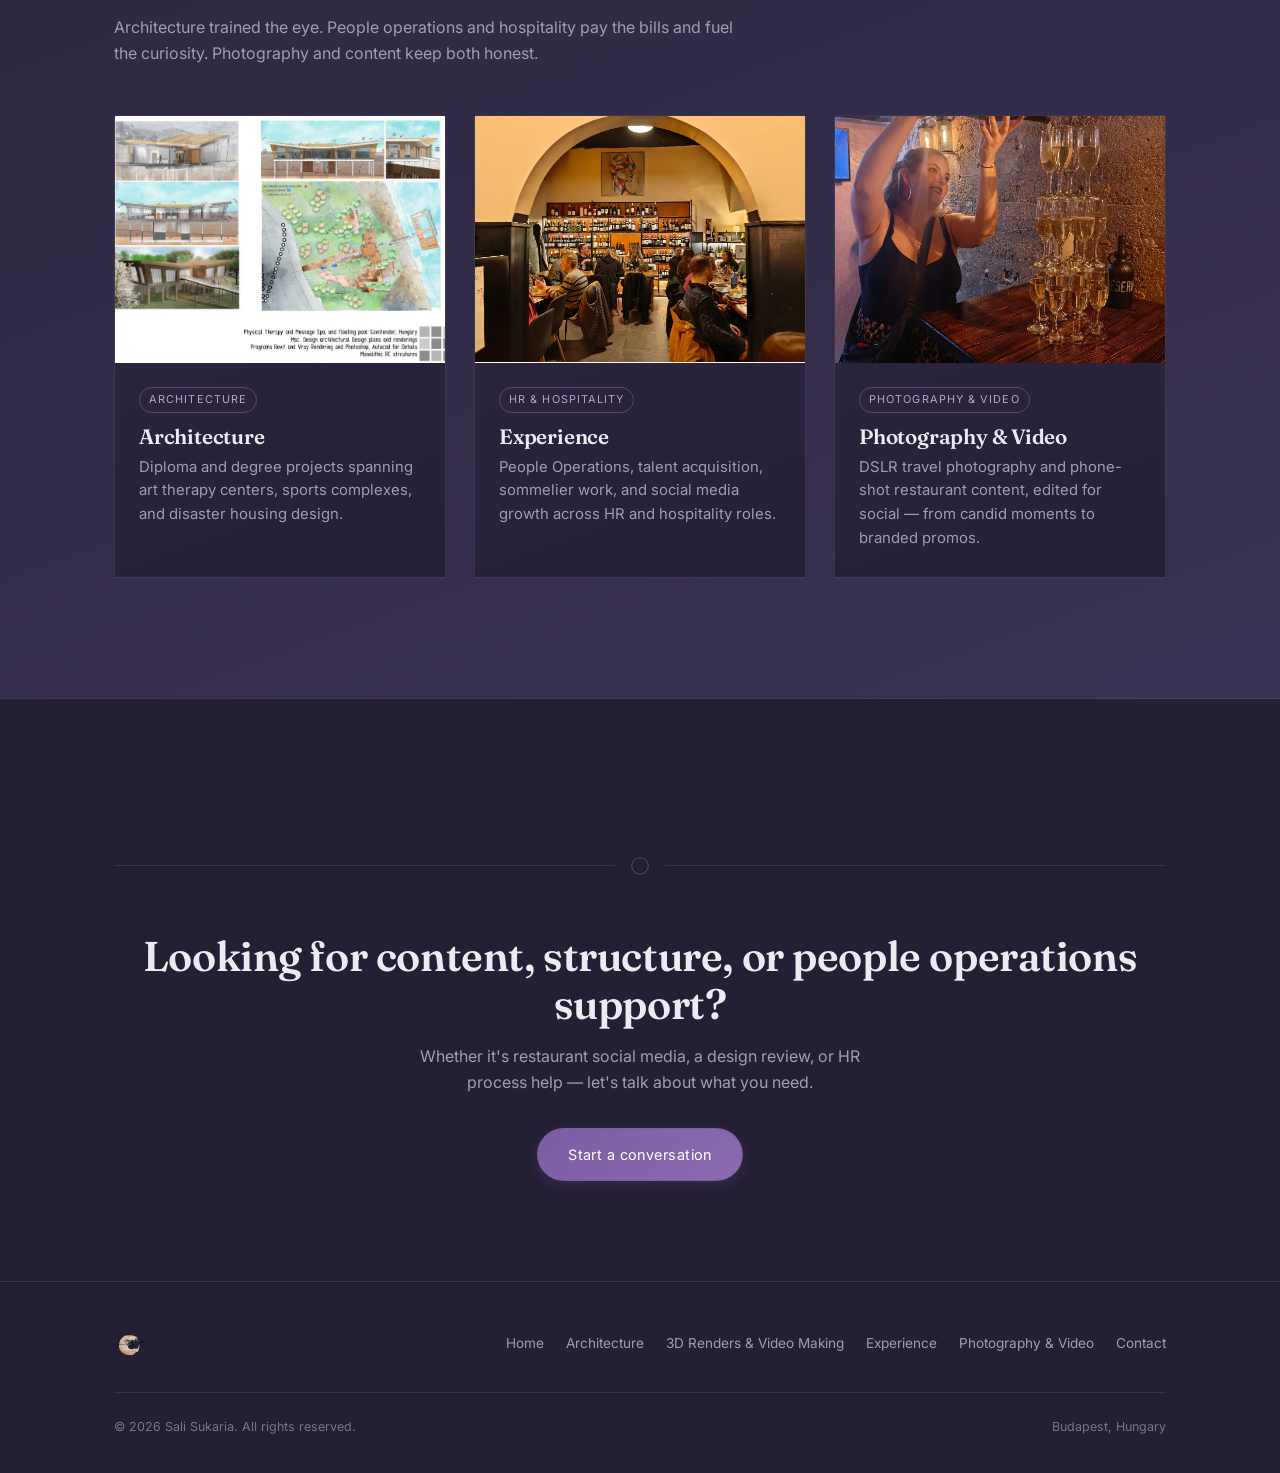
==== commit 58bcde61: "Add hero name fade-in and CTA fade-up" ====
--- a/index.html
+++ b/index.html
@@ -121,7 +121,7 @@
 
 	<!-- CTA -->
 	<section class="cta-band">
-		<div class="container">
+		<div class="container reveal">
 			<div class="motif-divider">
 				<svg viewBox="0 0 24 24" fill="none" stroke="currentColor" stroke-width="1"><circle cx="12" cy="12" r="9"/></svg>
 			</div>
--- a/style.css
+++ b/style.css
@@ -197,7 +197,7 @@
   background-image:url('assets/img/architecture/hero_bg_render.jpg');
   background-size:cover;
   background-position:center;
-  opacity:0.16;
+  opacity:0.80;
   pointer-events:none;
   z-index:0;
 }
@@ -658,6 +658,15 @@
 .reveal{ opacity:0; transform:translateY(18px); transition:opacity .6s ease, transform .6s ease; }
 .reveal.is-visible{ opacity:1; transform:none; }
 
+.hero-name{
+  opacity:0;
+  transform:translateX(-32px);
+  animation:fadeInLeft 0.9s ease 0.2s forwards;
+}
+@keyframes fadeInLeft{
+  to{ opacity:1; transform:translateX(0); }
+}
+
 @media (prefers-reduced-motion: reduce){
   *{ animation-duration:0.01ms !important; transition-duration:0.01ms !important; scroll-behavior:auto !important; }
 }
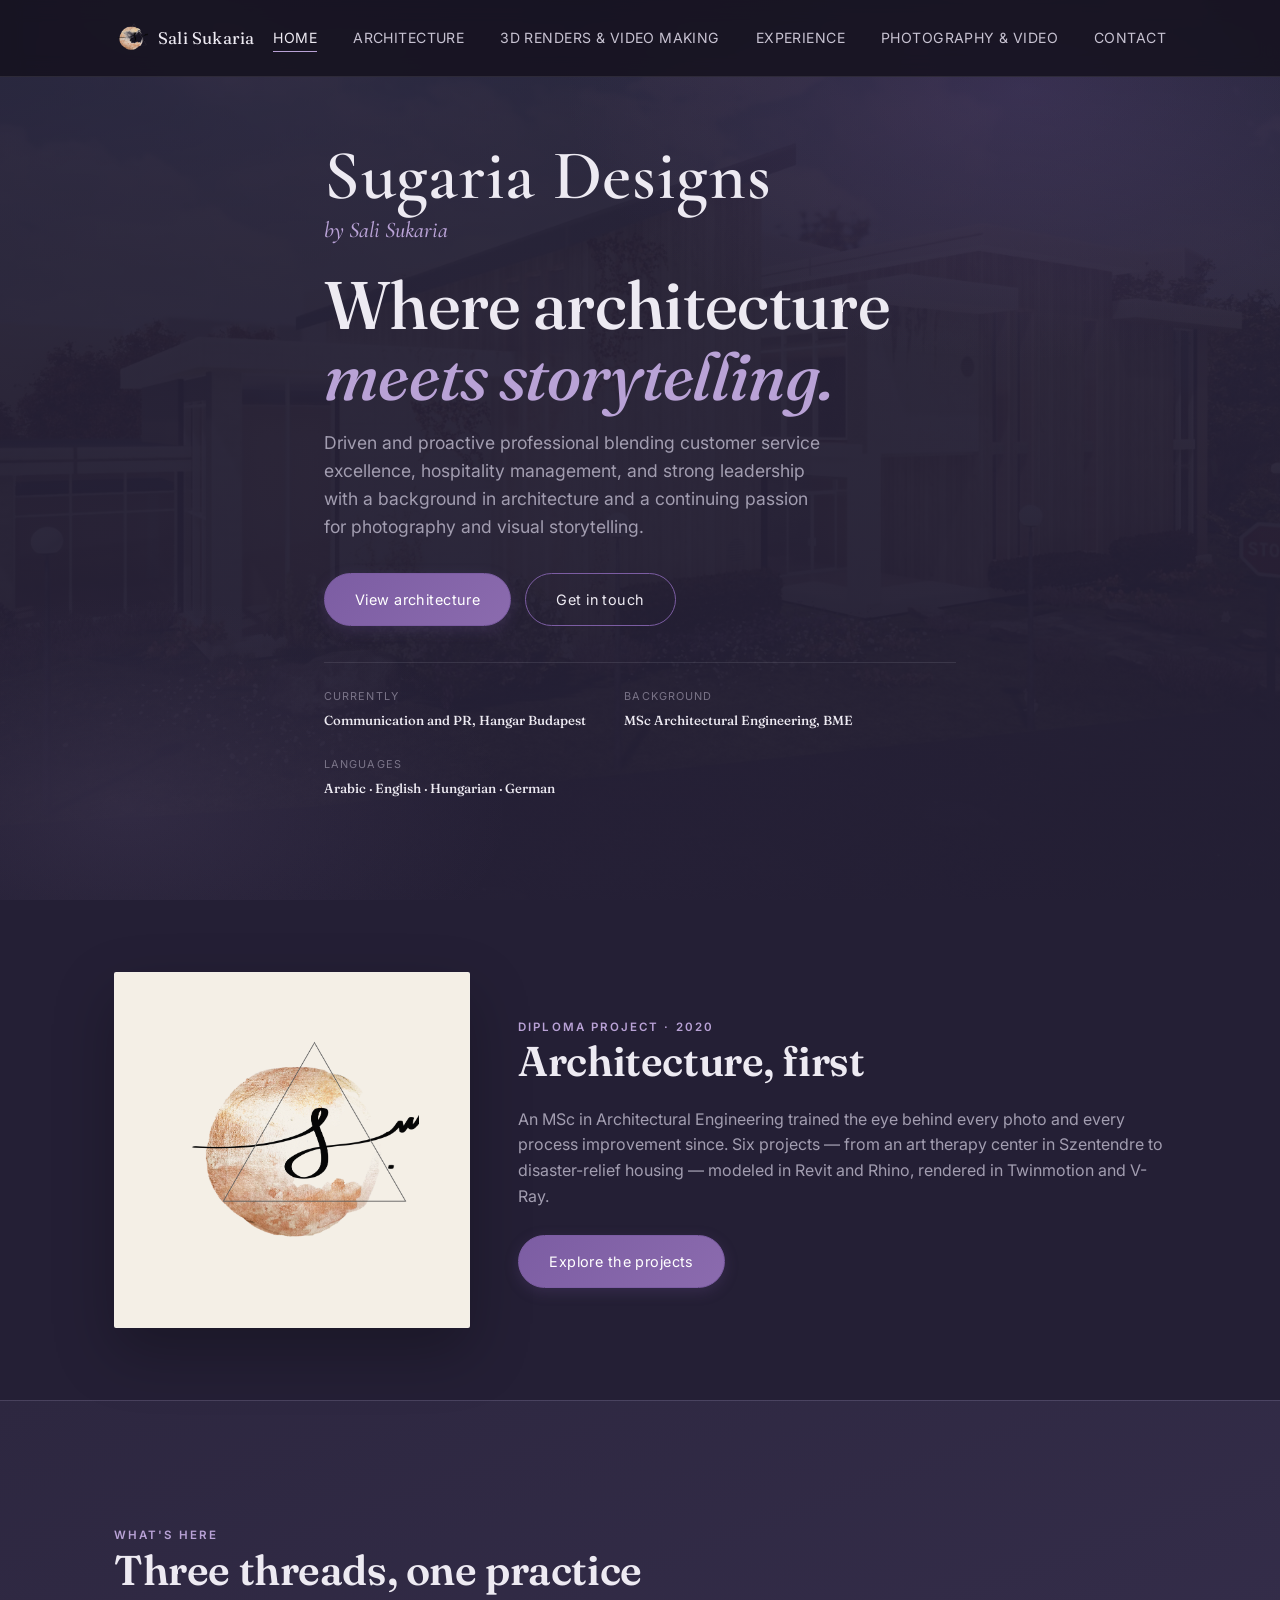
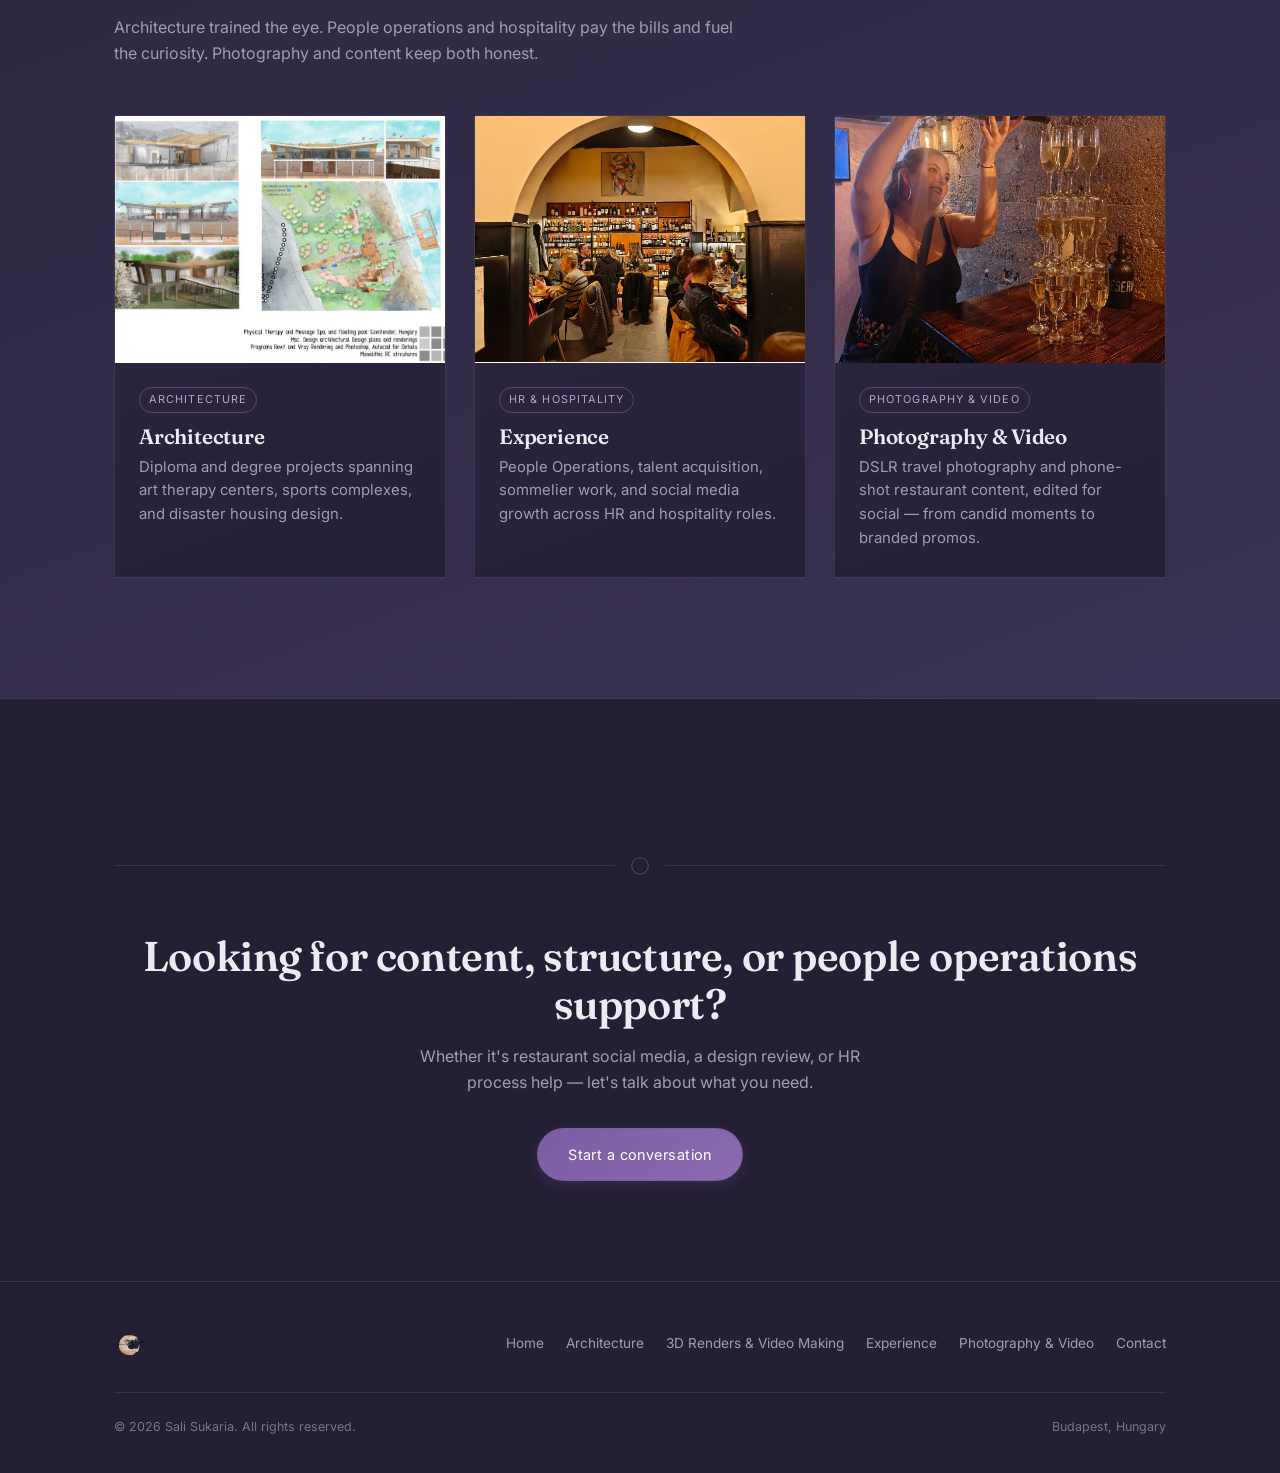
==== commit 63629156: "Fix mobile nav: type=button, simplify JS toggle" ====
--- a/index.html
+++ b/index.html
@@ -18,7 +18,7 @@
 			<img src="assets/img/logo/logo_mark_nav.png" alt="Sali Sukaria logo">
 			<span>Sali Sukaria</span>
 		</a>
-		<button class="nav-toggle" aria-label="Toggle menu" aria-expanded="false">&#9776;</button>
+		<button type="button" class="nav-toggle" aria-label="Toggle menu" aria-expanded="false">&#9776;</button>
 		<nav class="main-nav" aria-label="Primary">
 			<ul><li><a class="is-active" href="index.html">Home</a></li><li><a class="" href="architecture.html">Architecture</a></li><li><a class="" href="renders.html">3D Renders &amp; Video Making</a></li><li><a class="" href="experience.html">Experience</a></li><li><a class="" href="photography.html">Photography & Video</a></li><li><a class="" href="contact.html">Contact</a></li></ul>
 		</nav>
--- a/style.css
+++ b/style.css
@@ -168,18 +168,19 @@
   font-size:1.6rem; line-height:1;
 }
 
-@media (max-width: 760px){
+@media (max-width: 900px){
   .main-nav{
     position:fixed; top:76px; left:0; right:0; bottom:0;
     background:var(--bg);
     transform:translateX(100%);
     transition:transform .3s ease;
     overflow-y:auto;
+    z-index:200;
   }
   .main-nav.is-open{ transform:translateX(0); }
   .main-nav ul{ flex-direction:column; gap:0; padding:1rem 0; }
   .main-nav a{ display:block; padding:16px var(--gutter); border-bottom:1px solid var(--line); }
-  .nav-toggle{ display:block; }
+  .nav-toggle{ display:block; z-index:201; position:relative; }
 }
 
 /* ===========================================================
@@ -197,7 +198,7 @@
   background-image:url('assets/img/architecture/hero_bg_render.jpg');
   background-size:cover;
   background-position:center;
-  opacity:0.80;
+  opacity:0.16;
   pointer-events:none;
   z-index:0;
 }
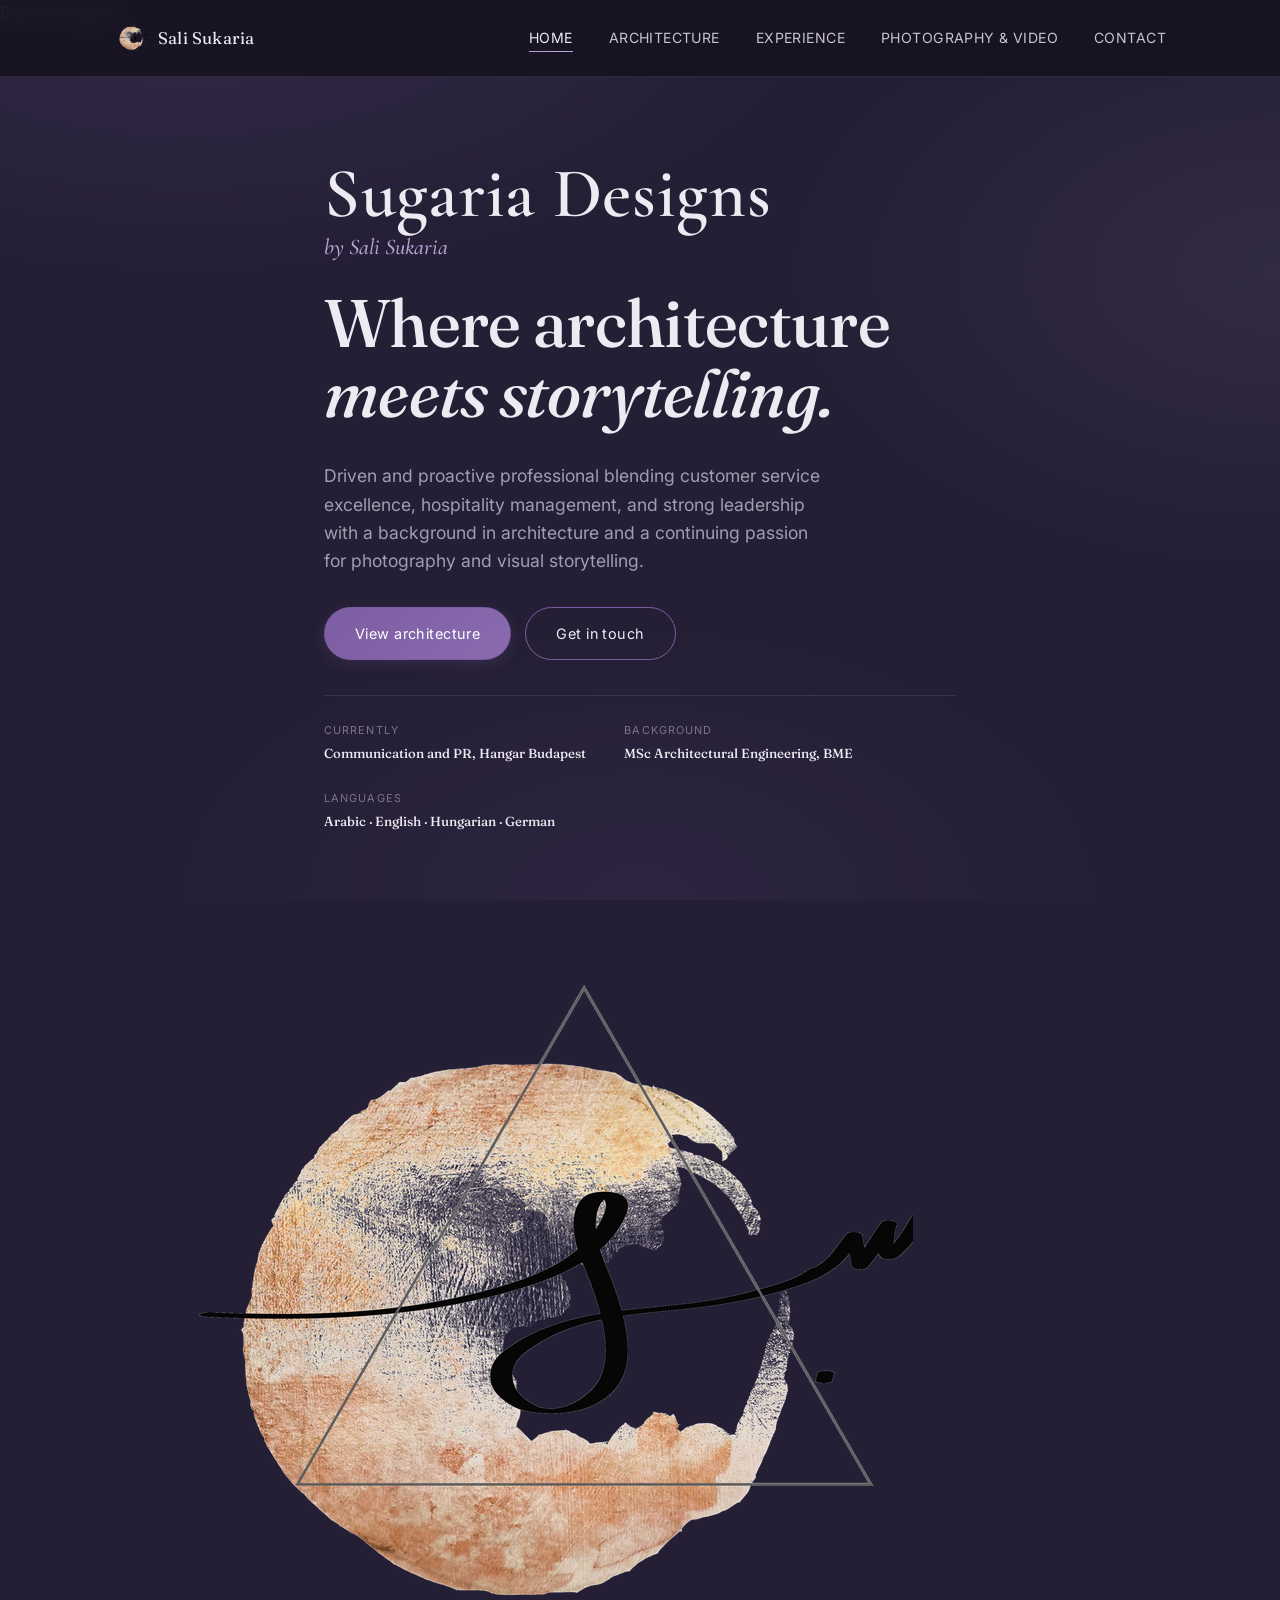
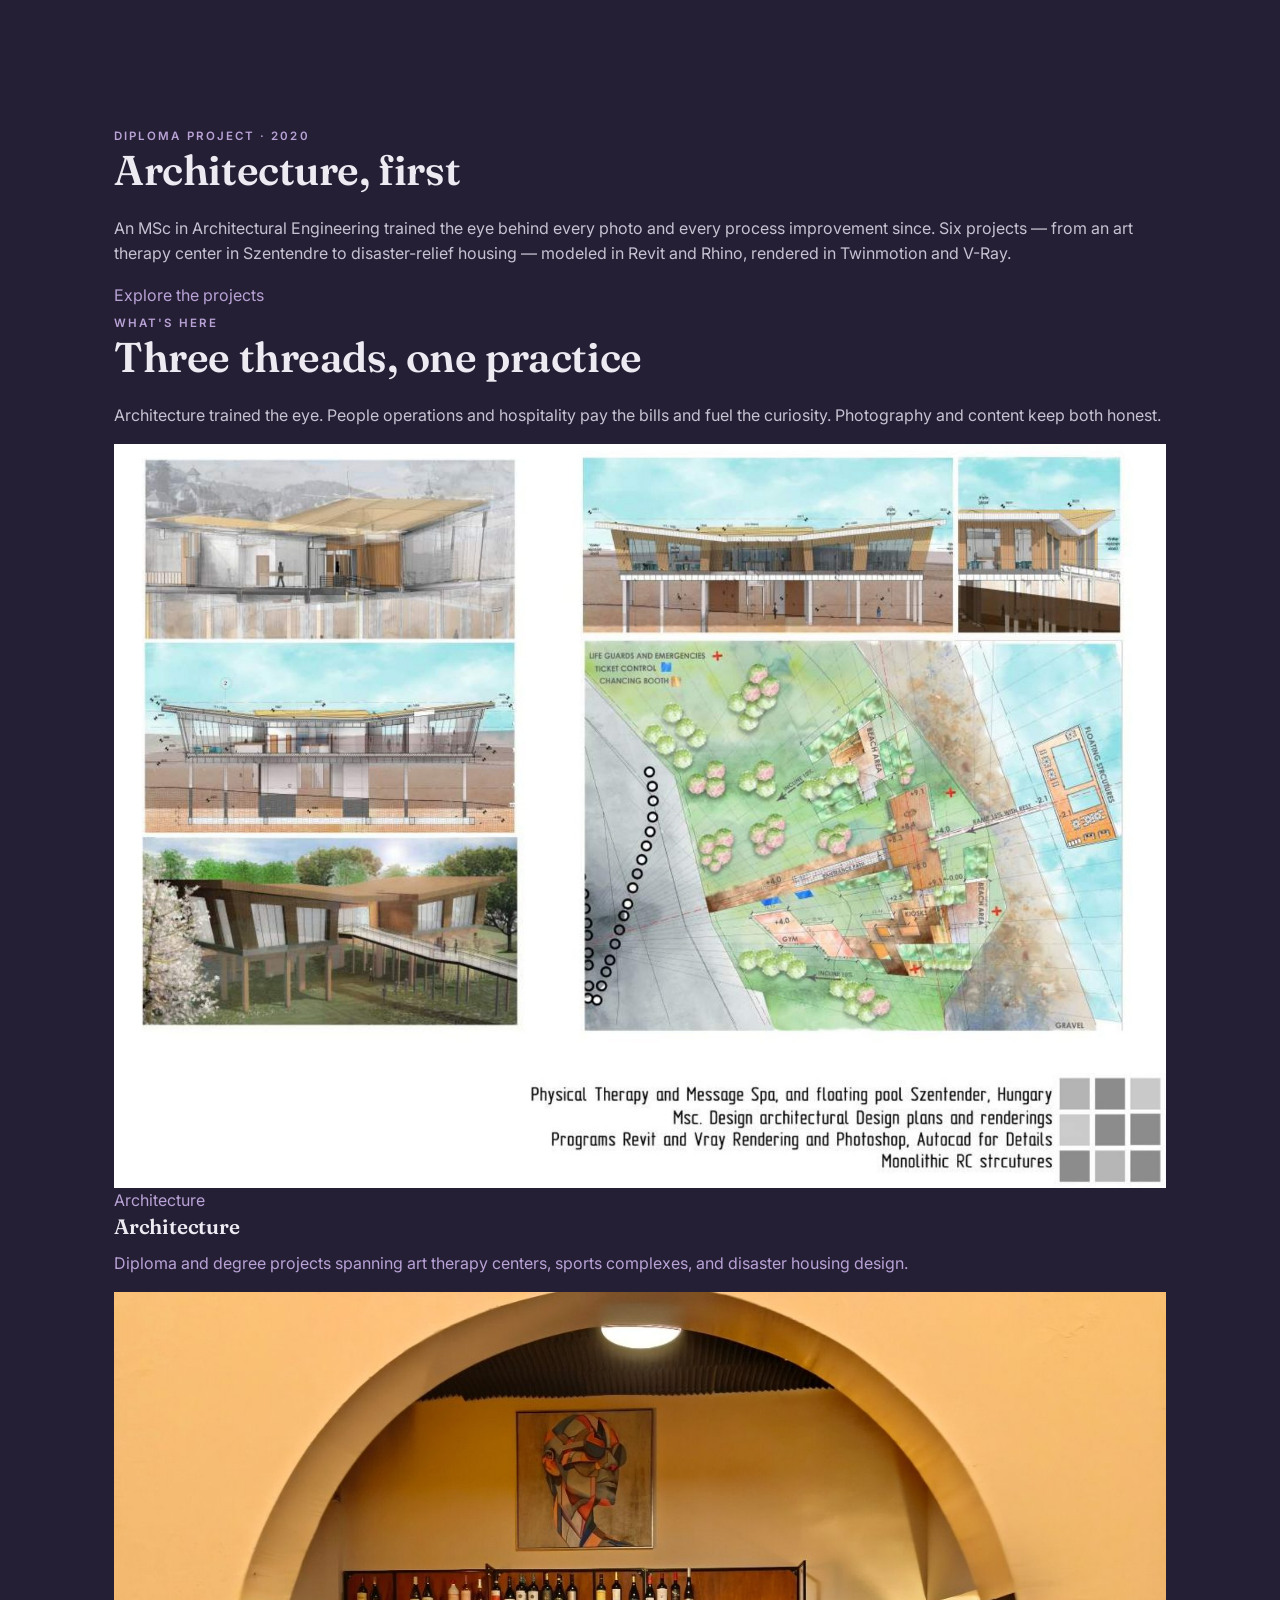
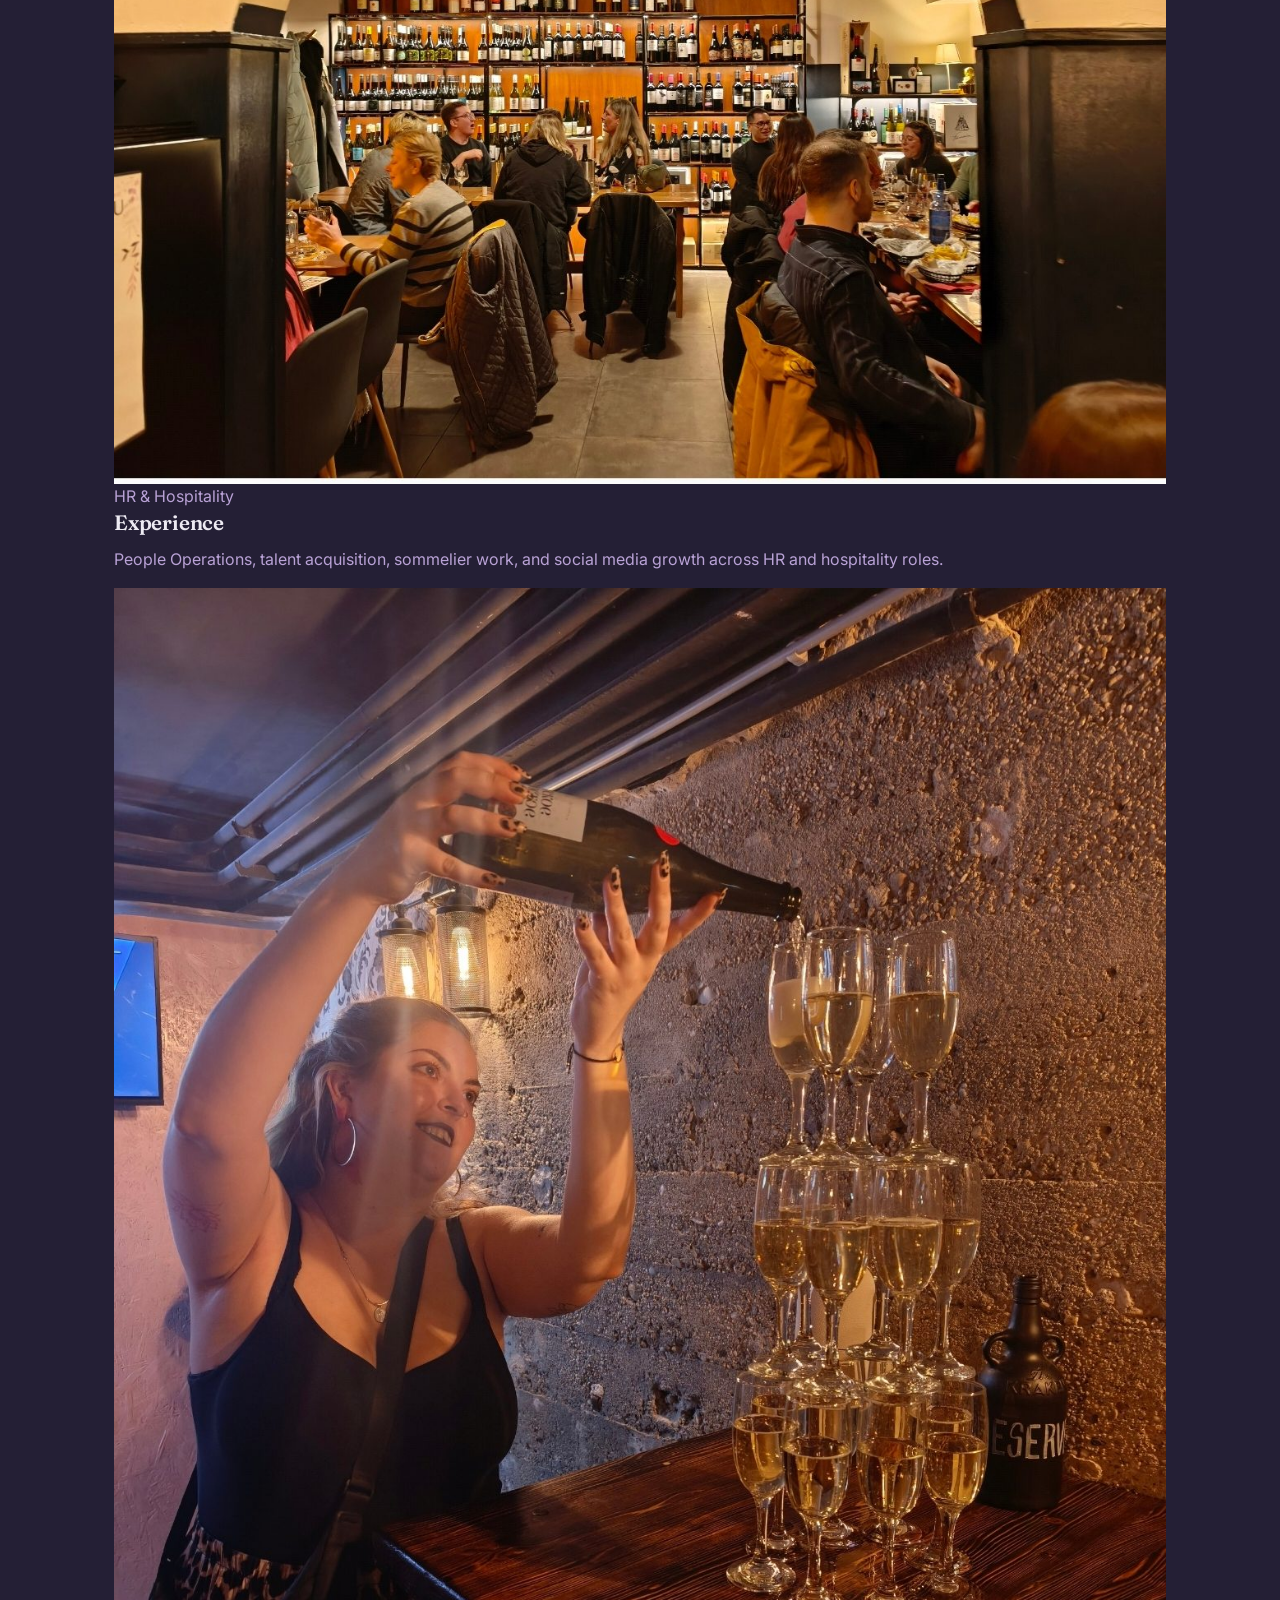
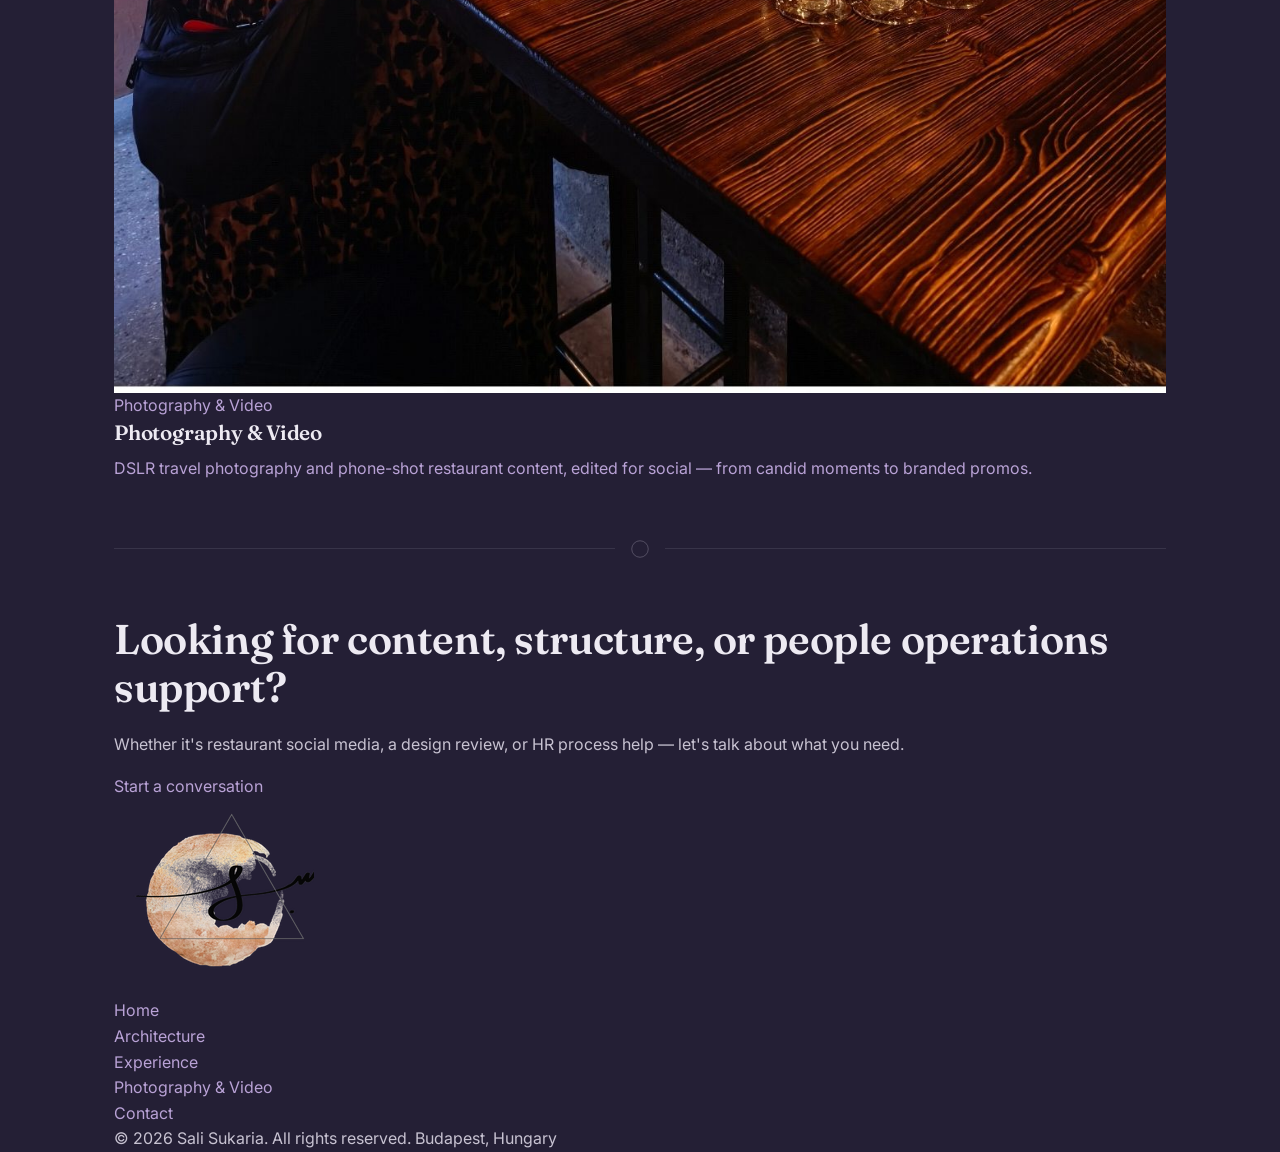
==== commit 3ff2ff05: "Fix mobile nav with inline styles" ====
--- a/index.html
+++ b/index.html
@@ -6,9 +6,21 @@
 <title>Sali Sukaria — Portfolio</title>
 <link rel="preconnect" href="https://fonts.googleapis.com">
 <link href="https://fonts.googleapis.com/css2?family=Fraunces:opsz,wght@9..144,400;9..144,500;9..144,600&family=Cormorant+Garamond:ital,wght@0,500;0,600;1,500&family=Inter:wght@400;500;600&display=swap" rel="stylesheet">
-<link rel="icon" href="favicon.ico">
+<link rel="icon" type="image/png" sizes="32x32" href="assets/favicon/favicon-32x32.png">
+<link rel="icon" type="image/png" sizes="16x16" href="assets/favicon/favicon-16x16.png">
+<link rel="apple-touch-icon" sizes="180x180" href="assets/favicon/apple-touch-icon.png">
+<link rel="icon" href="assets/favicon/favicon.ico">
 <link rel="manifest" href="site.webmanifest">
 <link rel="stylesheet" href="style.css">
+<style>
+@media (max-width:900px){
+  .main-nav{position:fixed!important;top:76px!important;left:0!important;right:0!important;bottom:0!important;background:#16121f!important;transform:translateX(100%)!important;transition:transform .3s ease!important;overflow-y:auto!important;z-index:9999!important;display:block!important;}
+  .main-nav.is-open{transform:translateX(0)!important;}
+  .main-nav ul{flex-direction:column!important;padding:1rem 0!important;gap:0!important;}
+  .main-nav a{display:block!important;padding:16px 24px!important;border-bottom:1px solid #333!important;color:#fff!important;}
+  .nav-toggle{display:block!important;z-index:10000!important;position:relative!important;}
+}
+</style>
 </head>
 <body>
 <a class="skip-link" href="#main">Skip to content</a>
@@ -18,9 +30,9 @@
 			<img src="assets/img/logo/logo_mark_nav.png" alt="Sali Sukaria logo">
 			<span>Sali Sukaria</span>
 		</a>
-		<button type="button" class="nav-toggle" aria-label="Toggle menu" aria-expanded="false">&#9776;</button>
+		<button class="nav-toggle" aria-label="Toggle menu" aria-expanded="false">&#9776;</button>
 		<nav class="main-nav" aria-label="Primary">
-			<ul><li><a class="is-active" href="index.html">Home</a></li><li><a class="" href="architecture.html">Architecture</a></li><li><a class="" href="renders.html">3D Renders &amp; Video Making</a></li><li><a class="" href="experience.html">Experience</a></li><li><a class="" href="photography.html">Photography & Video</a></li><li><a class="" href="contact.html">Contact</a></li></ul>
+			<ul><li><a class="is-active" href="index.html">Home</a></li><li><a class="" href="architecture.html">Architecture</a></li><li><a class="" href="experience.html">Experience</a></li><li><a class="" href="photography.html">Photography & Video</a></li><li><a class="" href="contact.html">Contact</a></li></ul>
 		</nav>
 	</div>
 </header>
@@ -30,7 +42,6 @@
 
 	<!-- HERO -->
 	<section class="hero">
-		<div class="hero-bg-image"></div>
 		<div class="container hero-inner">
 			<span class="hero-kicker">Sugaria Designs</span>
 			<span class="hero-name">by Sali Sukaria</span>
@@ -121,7 +132,7 @@
 
 	<!-- CTA -->
 	<section class="cta-band">
-		<div class="container reveal">
+		<div class="container">
 			<div class="motif-divider">
 				<svg viewBox="0 0 24 24" fill="none" stroke="currentColor" stroke-width="1"><circle cx="12" cy="12" r="9"/></svg>
 			</div>
@@ -142,7 +153,7 @@
 				<img src="assets/img/logo/logo_mark_nav.png" alt="Sali Sukaria logo">
 			</a>
 			<nav class="footer-nav" aria-label="Footer">
-				<ul><li><a href="index.html">Home</a></li><li><a href="architecture.html">Architecture</a></li><li><a href="renders.html">3D Renders &amp; Video Making</a></li><li><a href="experience.html">Experience</a></li><li><a href="photography.html">Photography & Video</a></li><li><a href="contact.html">Contact</a></li></ul>
+				<ul><li><a href="index.html">Home</a></li><li><a href="architecture.html">Architecture</a></li><li><a href="experience.html">Experience</a></li><li><a href="photography.html">Photography & Video</a></li><li><a href="contact.html">Contact</a></li></ul>
 			</nav>
 		</div>
 		<div class="footer-meta">
--- a/style.css
+++ b/style.css
@@ -180,7 +180,7 @@
   .main-nav.is-open{ transform:translateX(0); }
   .main-nav ul{ flex-direction:column; gap:0; padding:1rem 0; }
   .main-nav a{ display:block; padding:16px var(--gutter); border-bottom:1px solid var(--line); }
-  .nav-toggle{ display:block; z-index:201; position:relative; }
+  .nav-toggle{ display:block; }
 }
 
 /* ===========================================================
@@ -191,29 +191,16 @@
   display:flex; flex-direction:column; justify-content:center;
   padding-top:120px; padding-bottom:80px;
   position:relative;
-  overflow:hidden;
-}
-.hero-bg-image{
-  position:absolute; inset:0;
-  background-image:url('assets/img/architecture/hero_bg_render.jpg');
-  background-size:cover;
-  background-position:center;
-  opacity:0.16;
-  pointer-events:none;
-  z-index:0;
-}
 .hero::before{
   content:"";
   position:absolute; inset:0;
   background:
     radial-gradient(ellipse 60% 50% at 80% 10%, rgba(107,78,142,0.25), transparent 60%),
-    radial-gradient(ellipse 50% 40% at 10% 90%, rgba(169,143,196,0.10), transparent 60%),
-    linear-gradient(180deg, rgba(36,31,53,0.55) 0%, rgba(36,31,53,0.85) 100%);
+    radial-gradient(ellipse 50% 40% at 10% 90%, rgba(169,143,196,0.10), transparent 60%);
   pointer-events:none;
-  z-index:1;
 }
 .hero-inner{
-  position:relative; z-index:2;
+  position:relative; z-index:1;
   max-width:760px;
 }
 /* (hero logo stage removed — logo now appears alongside Architecture section) */
@@ -299,8 +286,6 @@
 }
 .arch-feature-media{
   border-radius:var(--radius);
-  overflow:hidden;
-  border:1px solid var(--line);
   aspect-ratio:4/3;
 }
 .arch-feature-media img{ width:100%; height:100%; object-fit:cover; }
@@ -333,16 +318,12 @@
   background:linear-gradient(160deg, var(--panel) 0%, #251f38 100%);
   border:1px solid var(--line);
   border-radius:var(--radius);
-  overflow:hidden;
-  transition:border-color .3s ease, transform .3s cubic-bezier(.34,1.56,.64,1), box-shadow .3s ease;
 }
 .card:hover{
   border-color:var(--line-strong);
   transform:translateY(-6px);
   box-shadow:0 16px 36px rgba(0,0,0,0.35), 0 0 0 1px rgba(169,143,196,0.15);
 }
-.card-media{ aspect-ratio:4/3; overflow:hidden; background:#0e0c14; }
-.card-media img,.card-media video{ width:100%; height:100%; object-fit:cover; transition:transform .5s ease; }
 .card:hover .card-media img{ transform:scale(1.04); }
 .card-body{ padding:22px 24px 26px; }
 .card-body h3{ margin-bottom:6px; }
@@ -428,20 +409,14 @@
   grid-template-columns:repeat(4,1fr);
   gap:20px;
 }
-.grid--ig .ig-embed-wrap{
-  width:100%;
-  min-height:480px;
+.grid--ig .instagram-media{
+  margin:0 !important;
+  width:100% !important;
+  min-width:0 !important;
+  min-height:340px;
   background:var(--panel);
-  border:1px solid var(--line);
+  border:1px solid var(--line) !important;
   border-radius:var(--radius);
-  overflow:hidden;
-  position:relative;
-}
-.grid--ig .ig-embed-wrap iframe{
-  width:100%;
-  height:480px;
-  border:none;
-  display:block;
 }
 @media (max-width:980px){ .grid--ig{ grid-template-columns:repeat(2,1fr); } }
 @media (max-width:560px){ .grid--ig{ grid-template-columns:1fr; } }
@@ -481,8 +456,6 @@
 .masonry-item{
   position:relative;
   border-radius:var(--radius);
-  overflow:hidden;
-  background:var(--panel);
   border:1px solid var(--line);
   cursor:pointer;
 }
@@ -515,8 +488,6 @@
 .video-block{
   position:relative;
   border-radius:var(--radius);
-  overflow:hidden;
-  background:#000;
   border:1px solid var(--line);
 }
 .video-block video{ width:100%; display:block; }
@@ -659,15 +630,6 @@
 .reveal{ opacity:0; transform:translateY(18px); transition:opacity .6s ease, transform .6s ease; }
 .reveal.is-visible{ opacity:1; transform:none; }
 
-.hero-name{
-  opacity:0;
-  transform:translateX(-32px);
-  animation:fadeInLeft 0.9s ease 0.2s forwards;
-}
-@keyframes fadeInLeft{
-  to{ opacity:1; transform:translateX(0); }
-}
-
 @media (prefers-reduced-motion: reduce){
   *{ animation-duration:0.01ms !important; transition-duration:0.01ms !important; scroll-behavior:auto !important; }
 }
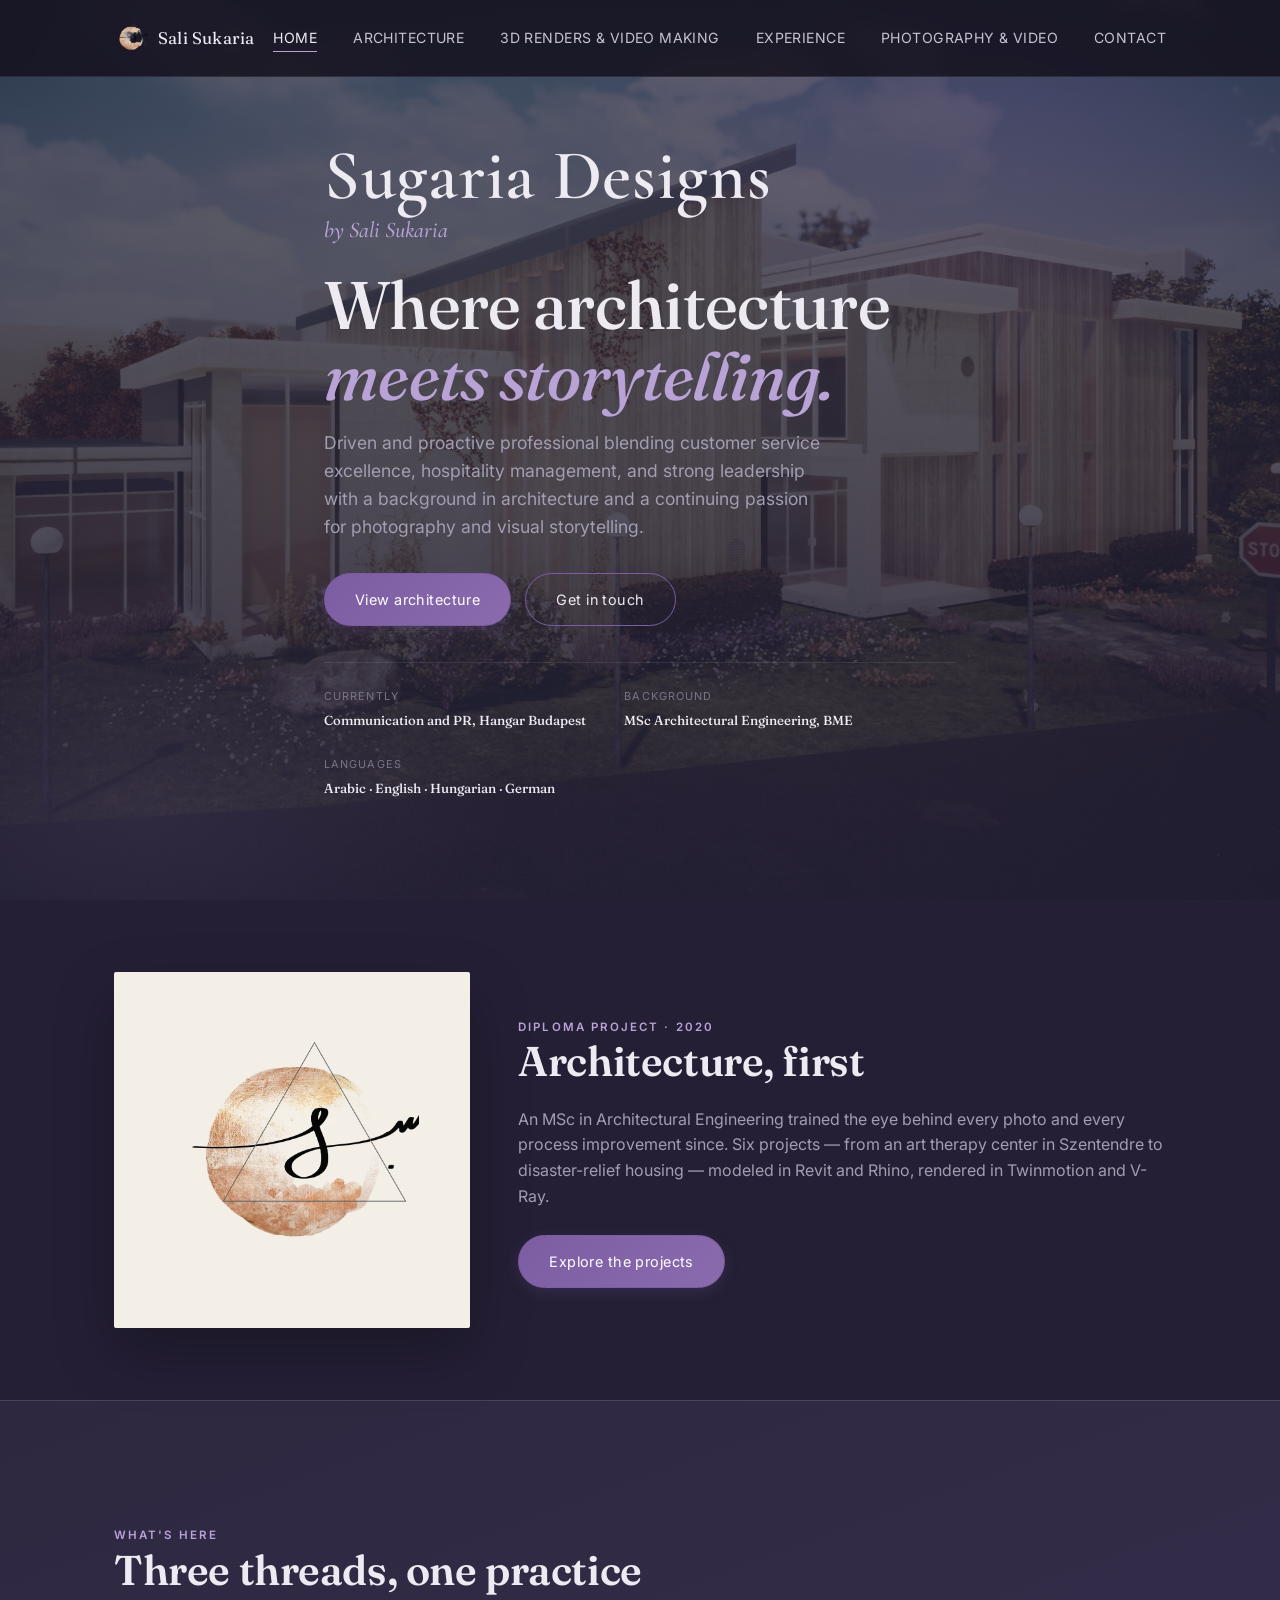
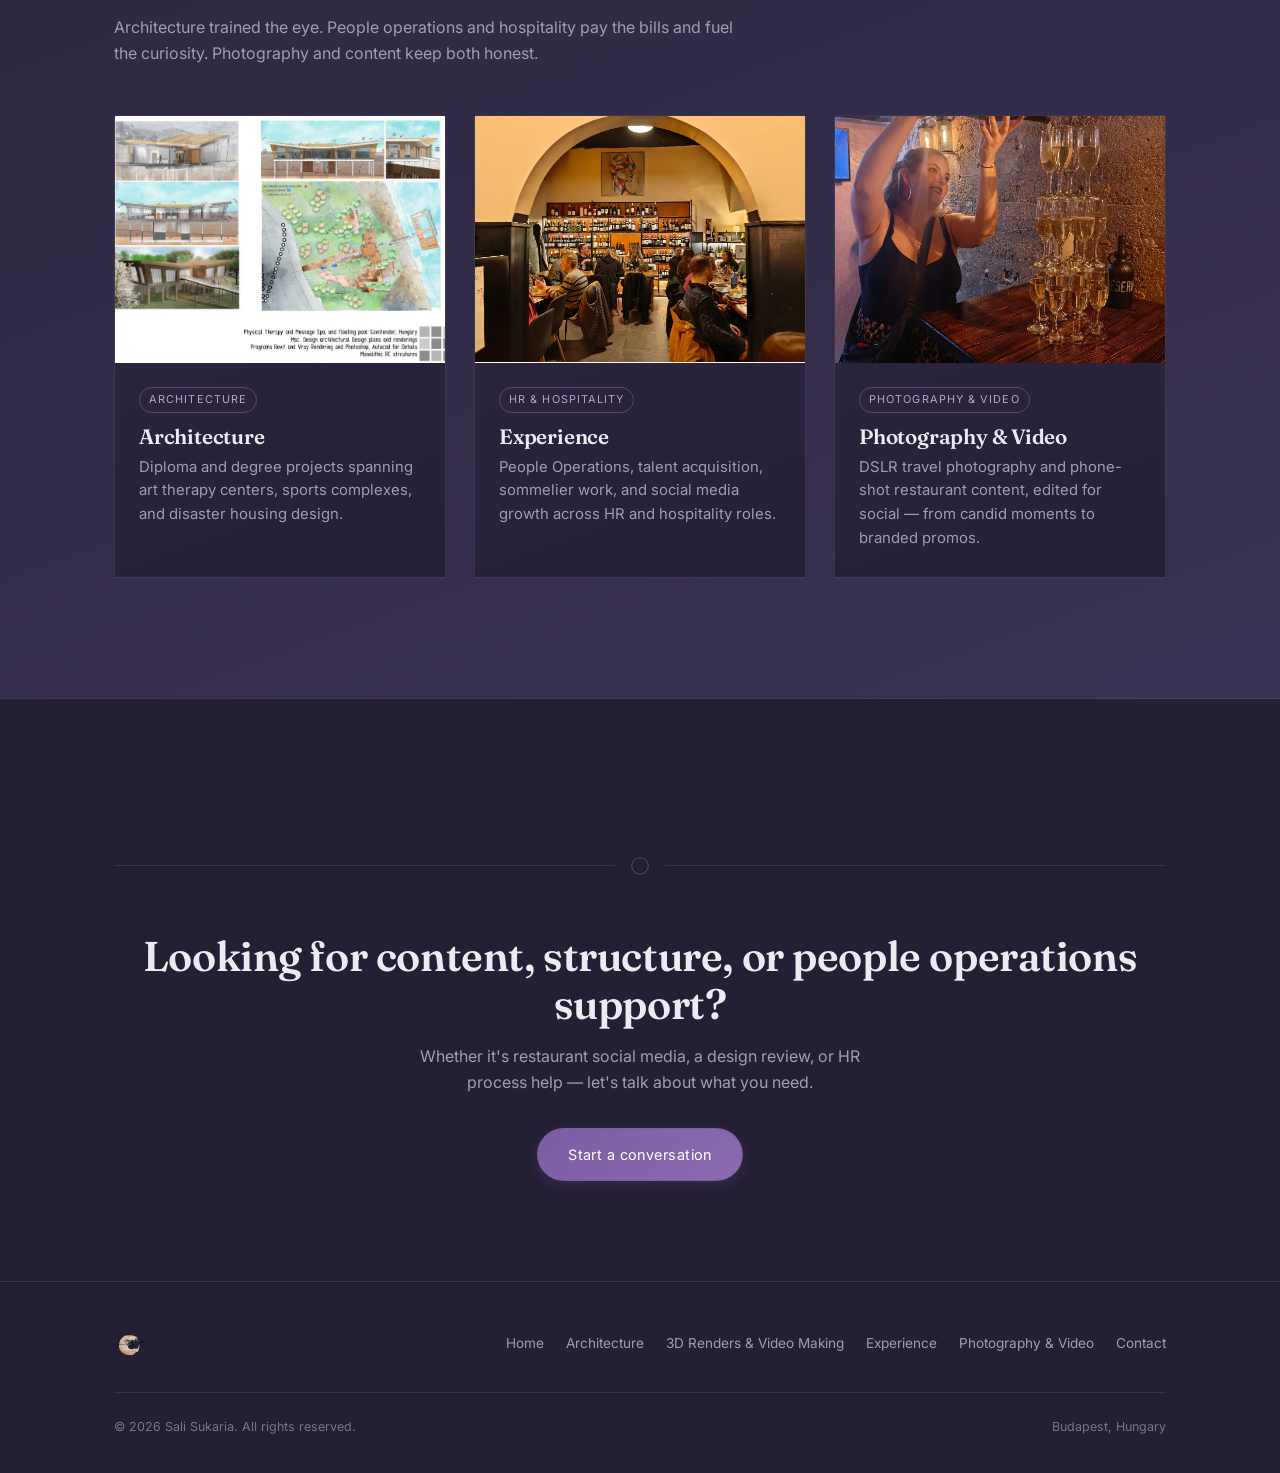
==== commit f44826e7: "Restore all pages to last good state before mobile nav attempts" ====
--- a/index.html
+++ b/index.html
@@ -6,21 +6,9 @@
 <title>Sali Sukaria — Portfolio</title>
 <link rel="preconnect" href="https://fonts.googleapis.com">
 <link href="https://fonts.googleapis.com/css2?family=Fraunces:opsz,wght@9..144,400;9..144,500;9..144,600&family=Cormorant+Garamond:ital,wght@0,500;0,600;1,500&family=Inter:wght@400;500;600&display=swap" rel="stylesheet">
-<link rel="icon" type="image/png" sizes="32x32" href="assets/favicon/favicon-32x32.png">
-<link rel="icon" type="image/png" sizes="16x16" href="assets/favicon/favicon-16x16.png">
-<link rel="apple-touch-icon" sizes="180x180" href="assets/favicon/apple-touch-icon.png">
-<link rel="icon" href="assets/favicon/favicon.ico">
+<link rel="icon" href="favicon.ico">
 <link rel="manifest" href="site.webmanifest">
 <link rel="stylesheet" href="style.css">
-<style>
-@media (max-width:900px){
-  .main-nav{position:fixed!important;top:76px!important;left:0!important;right:0!important;bottom:0!important;background:#16121f!important;transform:translateX(100%)!important;transition:transform .3s ease!important;overflow-y:auto!important;z-index:9999!important;display:block!important;}
-  .main-nav.is-open{transform:translateX(0)!important;}
-  .main-nav ul{flex-direction:column!important;padding:1rem 0!important;gap:0!important;}
-  .main-nav a{display:block!important;padding:16px 24px!important;border-bottom:1px solid #333!important;color:#fff!important;}
-  .nav-toggle{display:block!important;z-index:10000!important;position:relative!important;}
-}
-</style>
 </head>
 <body>
 <a class="skip-link" href="#main">Skip to content</a>
@@ -32,7 +20,7 @@
 		</a>
 		<button class="nav-toggle" aria-label="Toggle menu" aria-expanded="false">&#9776;</button>
 		<nav class="main-nav" aria-label="Primary">
-			<ul><li><a class="is-active" href="index.html">Home</a></li><li><a class="" href="architecture.html">Architecture</a></li><li><a class="" href="experience.html">Experience</a></li><li><a class="" href="photography.html">Photography & Video</a></li><li><a class="" href="contact.html">Contact</a></li></ul>
+			<ul><li><a class="is-active" href="index.html">Home</a></li><li><a class="" href="architecture.html">Architecture</a></li><li><a class="" href="renders.html">3D Renders &amp; Video Making</a></li><li><a class="" href="experience.html">Experience</a></li><li><a class="" href="photography.html">Photography & Video</a></li><li><a class="" href="contact.html">Contact</a></li></ul>
 		</nav>
 	</div>
 </header>
@@ -42,6 +30,7 @@
 
 	<!-- HERO -->
 	<section class="hero">
+		<div class="hero-bg-image"></div>
 		<div class="container hero-inner">
 			<span class="hero-kicker">Sugaria Designs</span>
 			<span class="hero-name">by Sali Sukaria</span>
@@ -132,7 +121,7 @@
 
 	<!-- CTA -->
 	<section class="cta-band">
-		<div class="container">
+		<div class="container reveal">
 			<div class="motif-divider">
 				<svg viewBox="0 0 24 24" fill="none" stroke="currentColor" stroke-width="1"><circle cx="12" cy="12" r="9"/></svg>
 			</div>
@@ -153,7 +142,7 @@
 				<img src="assets/img/logo/logo_mark_nav.png" alt="Sali Sukaria logo">
 			</a>
 			<nav class="footer-nav" aria-label="Footer">
-				<ul><li><a href="index.html">Home</a></li><li><a href="architecture.html">Architecture</a></li><li><a href="experience.html">Experience</a></li><li><a href="photography.html">Photography & Video</a></li><li><a href="contact.html">Contact</a></li></ul>
+				<ul><li><a href="index.html">Home</a></li><li><a href="architecture.html">Architecture</a></li><li><a href="renders.html">3D Renders &amp; Video Making</a></li><li><a href="experience.html">Experience</a></li><li><a href="photography.html">Photography & Video</a></li><li><a href="contact.html">Contact</a></li></ul>
 			</nav>
 		</div>
 		<div class="footer-meta">
--- a/style.css
+++ b/style.css
@@ -168,14 +168,13 @@
   font-size:1.6rem; line-height:1;
 }
 
-@media (max-width: 900px){
+@media (max-width: 760px){
   .main-nav{
     position:fixed; top:76px; left:0; right:0; bottom:0;
     background:var(--bg);
     transform:translateX(100%);
     transition:transform .3s ease;
     overflow-y:auto;
-    z-index:200;
   }
   .main-nav.is-open{ transform:translateX(0); }
   .main-nav ul{ flex-direction:column; gap:0; padding:1rem 0; }
@@ -191,16 +190,29 @@
   display:flex; flex-direction:column; justify-content:center;
   padding-top:120px; padding-bottom:80px;
   position:relative;
+  overflow:hidden;
+}
+.hero-bg-image{
+  position:absolute; inset:0;
+  background-image:url('assets/img/architecture/hero_bg_render.jpg');
+  background-size:cover;
+  background-position:center;
+  opacity:0.80;
+  pointer-events:none;
+  z-index:0;
+}
 .hero::before{
   content:"";
   position:absolute; inset:0;
   background:
     radial-gradient(ellipse 60% 50% at 80% 10%, rgba(107,78,142,0.25), transparent 60%),
-    radial-gradient(ellipse 50% 40% at 10% 90%, rgba(169,143,196,0.10), transparent 60%);
+    radial-gradient(ellipse 50% 40% at 10% 90%, rgba(169,143,196,0.10), transparent 60%),
+    linear-gradient(180deg, rgba(36,31,53,0.55) 0%, rgba(36,31,53,0.85) 100%);
   pointer-events:none;
+  z-index:1;
 }
 .hero-inner{
-  position:relative; z-index:1;
+  position:relative; z-index:2;
   max-width:760px;
 }
 /* (hero logo stage removed — logo now appears alongside Architecture section) */
@@ -286,6 +298,8 @@
 }
 .arch-feature-media{
   border-radius:var(--radius);
+  overflow:hidden;
+  border:1px solid var(--line);
   aspect-ratio:4/3;
 }
 .arch-feature-media img{ width:100%; height:100%; object-fit:cover; }
@@ -318,12 +332,16 @@
   background:linear-gradient(160deg, var(--panel) 0%, #251f38 100%);
   border:1px solid var(--line);
   border-radius:var(--radius);
+  overflow:hidden;
+  transition:border-color .3s ease, transform .3s cubic-bezier(.34,1.56,.64,1), box-shadow .3s ease;
 }
 .card:hover{
   border-color:var(--line-strong);
   transform:translateY(-6px);
   box-shadow:0 16px 36px rgba(0,0,0,0.35), 0 0 0 1px rgba(169,143,196,0.15);
 }
+.card-media{ aspect-ratio:4/3; overflow:hidden; background:#0e0c14; }
+.card-media img,.card-media video{ width:100%; height:100%; object-fit:cover; transition:transform .5s ease; }
 .card:hover .card-media img{ transform:scale(1.04); }
 .card-body{ padding:22px 24px 26px; }
 .card-body h3{ margin-bottom:6px; }
@@ -409,14 +427,20 @@
   grid-template-columns:repeat(4,1fr);
   gap:20px;
 }
-.grid--ig .instagram-media{
-  margin:0 !important;
-  width:100% !important;
-  min-width:0 !important;
-  min-height:340px;
+.grid--ig .ig-embed-wrap{
+  width:100%;
+  min-height:480px;
   background:var(--panel);
-  border:1px solid var(--line) !important;
+  border:1px solid var(--line);
   border-radius:var(--radius);
+  overflow:hidden;
+  position:relative;
+}
+.grid--ig .ig-embed-wrap iframe{
+  width:100%;
+  height:480px;
+  border:none;
+  display:block;
 }
 @media (max-width:980px){ .grid--ig{ grid-template-columns:repeat(2,1fr); } }
 @media (max-width:560px){ .grid--ig{ grid-template-columns:1fr; } }
@@ -456,6 +480,8 @@
 .masonry-item{
   position:relative;
   border-radius:var(--radius);
+  overflow:hidden;
+  background:var(--panel);
   border:1px solid var(--line);
   cursor:pointer;
 }
@@ -488,6 +514,8 @@
 .video-block{
   position:relative;
   border-radius:var(--radius);
+  overflow:hidden;
+  background:#000;
   border:1px solid var(--line);
 }
 .video-block video{ width:100%; display:block; }
@@ -630,6 +658,15 @@
 .reveal{ opacity:0; transform:translateY(18px); transition:opacity .6s ease, transform .6s ease; }
 .reveal.is-visible{ opacity:1; transform:none; }
 
+.hero-name{
+  opacity:0;
+  transform:translateX(-32px);
+  animation:fadeInLeft 0.9s ease 0.2s forwards;
+}
+@keyframes fadeInLeft{
+  to{ opacity:1; transform:translateX(0); }
+}
+
 @media (prefers-reduced-motion: reduce){
   *{ animation-duration:0.01ms !important; transition-duration:0.01ms !important; scroll-behavior:auto !important; }
 }
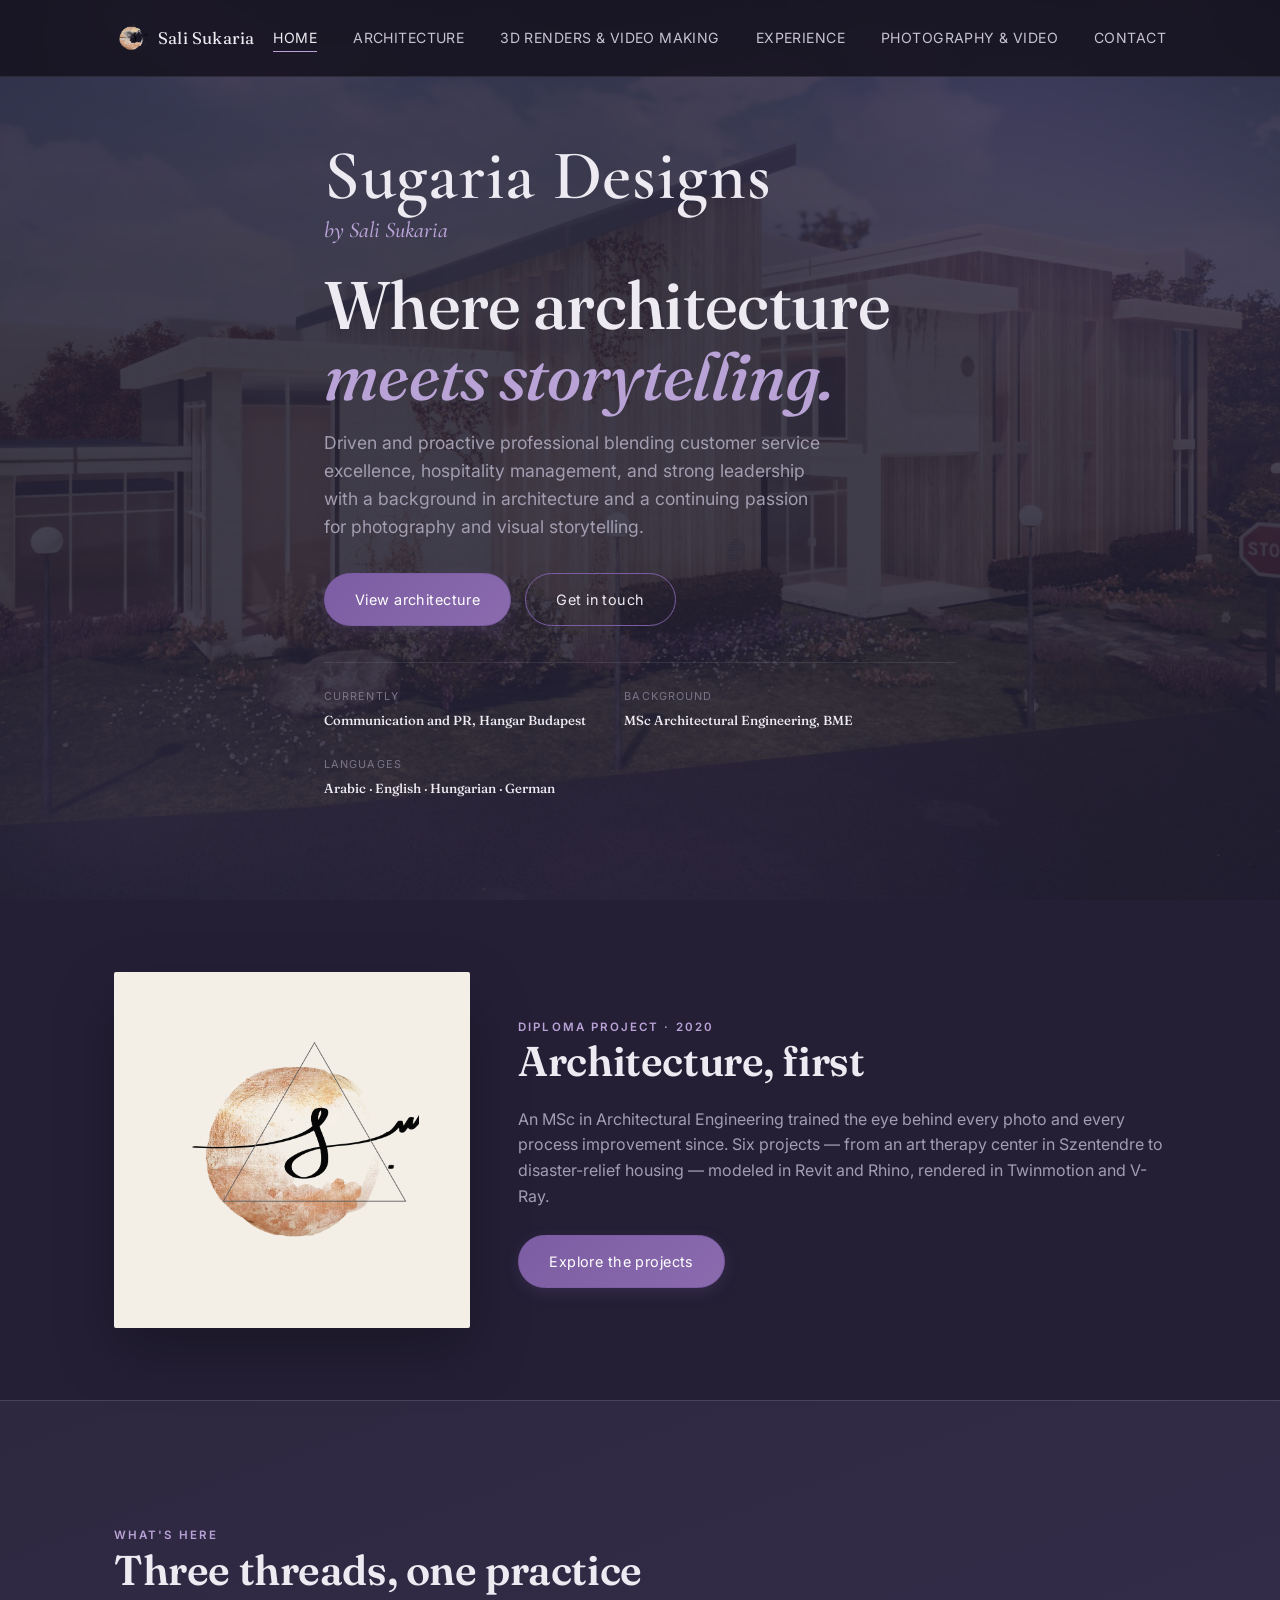
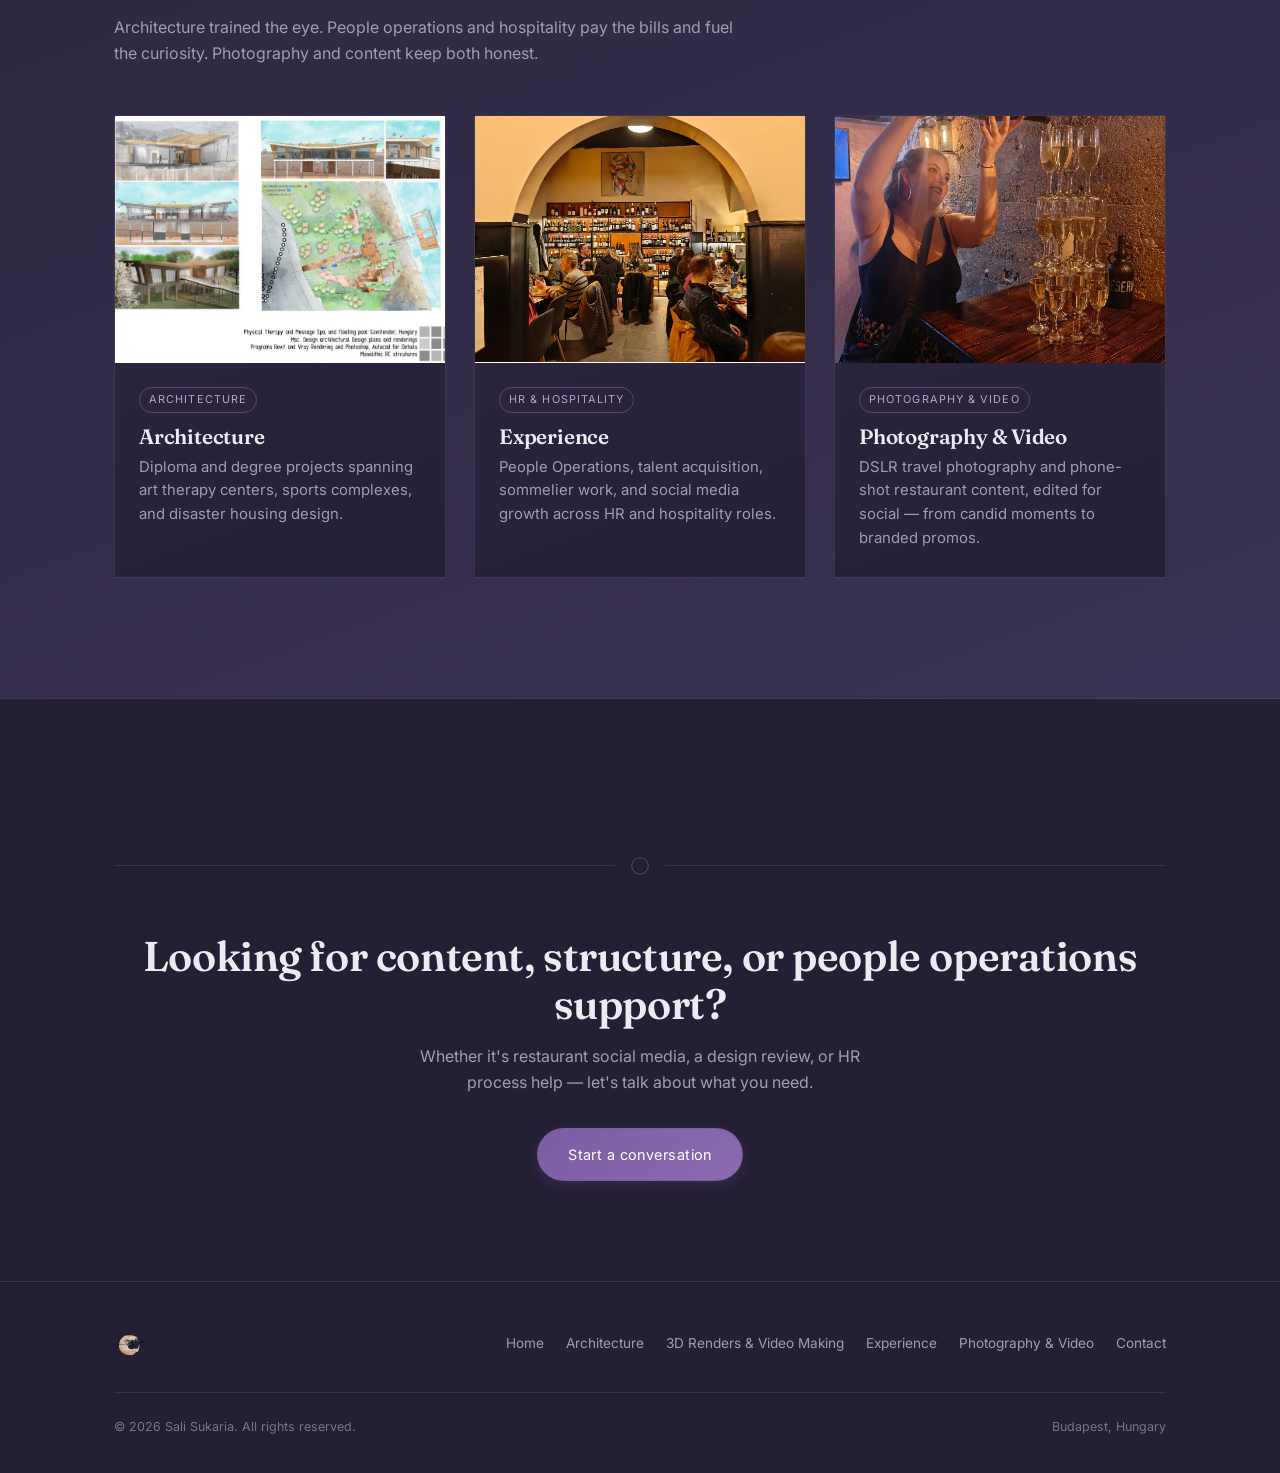
==== commit d0e1cabe: "Restore index and style with all features" ====
--- a/index.html
+++ b/index.html
@@ -18,13 +18,12 @@
 			<img src="assets/img/logo/logo_mark_nav.png" alt="Sali Sukaria logo">
 			<span>Sali Sukaria</span>
 		</a>
-		<button class="nav-toggle" aria-label="Toggle menu" aria-expanded="false">&#9776;</button>
+		<button type="button" class="nav-toggle" aria-label="Toggle menu" aria-expanded="false">&#9776;</button>
 		<nav class="main-nav" aria-label="Primary">
-			<ul><li><a class="is-active" href="index.html">Home</a></li><li><a class="" href="architecture.html">Architecture</a></li><li><a class="" href="renders.html">3D Renders &amp; Video Making</a></li><li><a class="" href="experience.html">Experience</a></li><li><a class="" href="photography.html">Photography & Video</a></li><li><a class="" href="contact.html">Contact</a></li></ul>
+			<ul><li><a class="is-active" href="index.html">Home</a></li><li><a class="" href="architecture.html">Architecture</a></li><li><a class="" href="renders.html">3D Renders &amp; Video Making</a></li><li><a class="" href="experience.html">Experience</a></li><li><a class="" href="photography.html">Photography &amp; Video</a></li><li><a class="" href="contact.html">Contact</a></li></ul>
 		</nav>
 	</div>
 </header>
-
 
 <main id="main">
 
@@ -133,8 +132,6 @@
 
 </main>
 
-
-
 <footer class="site-footer">
 	<div class="container">
 		<div class="footer-grid">
@@ -142,7 +139,7 @@
 				<img src="assets/img/logo/logo_mark_nav.png" alt="Sali Sukaria logo">
 			</a>
 			<nav class="footer-nav" aria-label="Footer">
-				<ul><li><a href="index.html">Home</a></li><li><a href="architecture.html">Architecture</a></li><li><a href="renders.html">3D Renders &amp; Video Making</a></li><li><a href="experience.html">Experience</a></li><li><a href="photography.html">Photography & Video</a></li><li><a href="contact.html">Contact</a></li></ul>
+				<ul><li><a href="index.html">Home</a></li><li><a href="architecture.html">Architecture</a></li><li><a href="renders.html">3D Renders &amp; Video Making</a></li><li><a href="experience.html">Experience</a></li><li><a href="photography.html">Photography &amp; Video</a></li><li><a href="contact.html">Contact</a></li></ul>
 			</nav>
 		</div>
 		<div class="footer-meta">
@@ -153,4 +150,4 @@
 </footer>
 <script src="assets/js/main.js"></script>
 </body>
-</html>+</html>
--- a/style.css
+++ b/style.css
@@ -168,13 +168,14 @@
   font-size:1.6rem; line-height:1;
 }
 
-@media (max-width: 760px){
+@media (max-width: 900px){
   .main-nav{
     position:fixed; top:76px; left:0; right:0; bottom:0;
     background:var(--bg);
     transform:translateX(100%);
     transition:transform .3s ease;
     overflow-y:auto;
+    z-index:200;
   }
   .main-nav.is-open{ transform:translateX(0); }
   .main-nav ul{ flex-direction:column; gap:0; padding:1rem 0; }
@@ -190,14 +191,14 @@
   display:flex; flex-direction:column; justify-content:center;
   padding-top:120px; padding-bottom:80px;
   position:relative;
-  overflow:hidden;
-}
+}
+
 .hero-bg-image{
   position:absolute; inset:0;
   background-image:url('assets/img/architecture/hero_bg_render.jpg');
   background-size:cover;
   background-position:center;
-  opacity:0.80;
+  opacity:0.16;
   pointer-events:none;
   z-index:0;
 }
@@ -206,10 +207,8 @@
   position:absolute; inset:0;
   background:
     radial-gradient(ellipse 60% 50% at 80% 10%, rgba(107,78,142,0.25), transparent 60%),
-    radial-gradient(ellipse 50% 40% at 10% 90%, rgba(169,143,196,0.10), transparent 60%),
-    linear-gradient(180deg, rgba(36,31,53,0.55) 0%, rgba(36,31,53,0.85) 100%);
+    radial-gradient(ellipse 50% 40% at 10% 90%, rgba(169,143,196,0.10), transparent 60%);
   pointer-events:none;
-  z-index:1;
 }
 .hero-inner{
   position:relative; z-index:2;
@@ -234,6 +233,12 @@
   color:var(--accent-2);
   margin-bottom:1.4rem;
   display:block;
+  opacity:0;
+  transform:translateX(-32px);
+  animation:fadeInLeft 0.9s ease 0.2s forwards;
+}
+@keyframes fadeInLeft{
+  to{ opacity:1; transform:translateX(0); }
 }
 .hero h1{ margin-bottom:1.1rem; }
 .hero h1 em{
@@ -658,15 +663,6 @@
 .reveal{ opacity:0; transform:translateY(18px); transition:opacity .6s ease, transform .6s ease; }
 .reveal.is-visible{ opacity:1; transform:none; }
 
-.hero-name{
-  opacity:0;
-  transform:translateX(-32px);
-  animation:fadeInLeft 0.9s ease 0.2s forwards;
-}
-@keyframes fadeInLeft{
-  to{ opacity:1; transform:translateX(0); }
-}
-
 @media (prefers-reduced-motion: reduce){
   *{ animation-duration:0.01ms !important; transition-duration:0.01ms !important; scroll-behavior:auto !important; }
 }
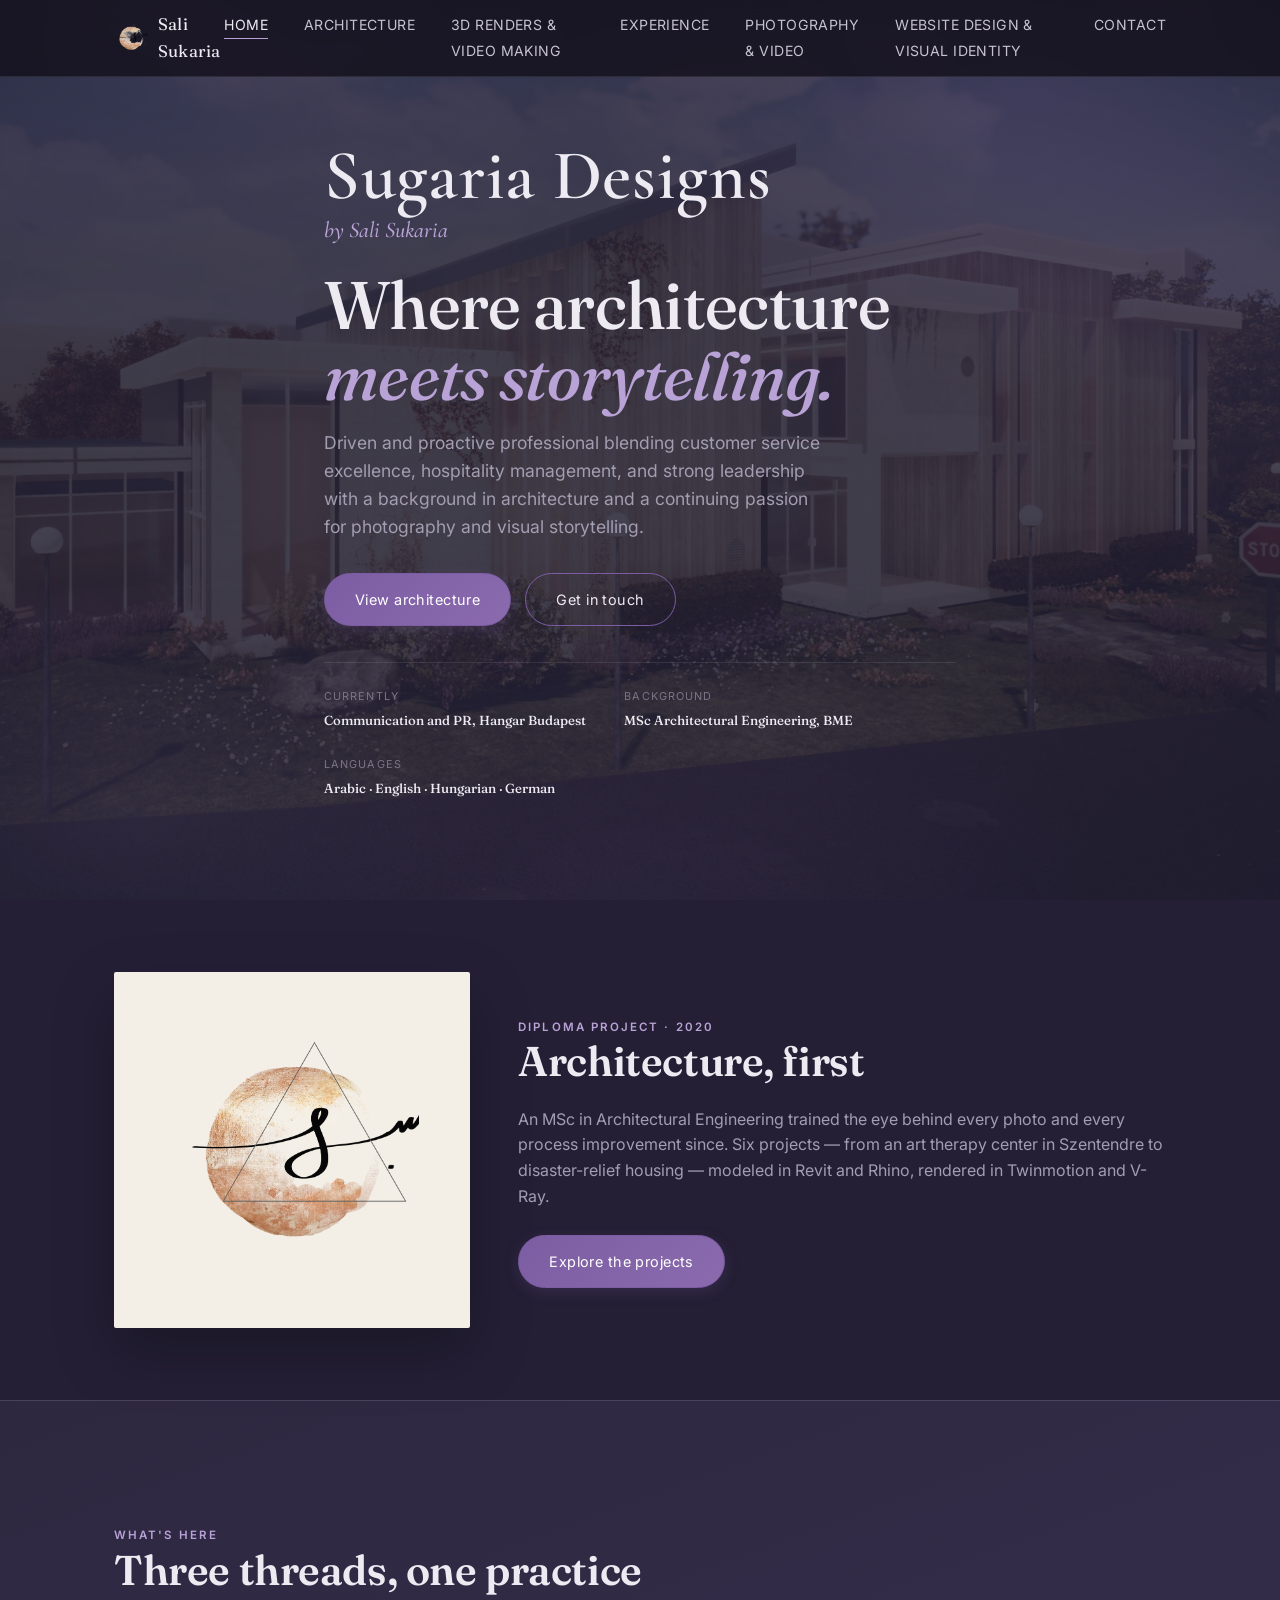
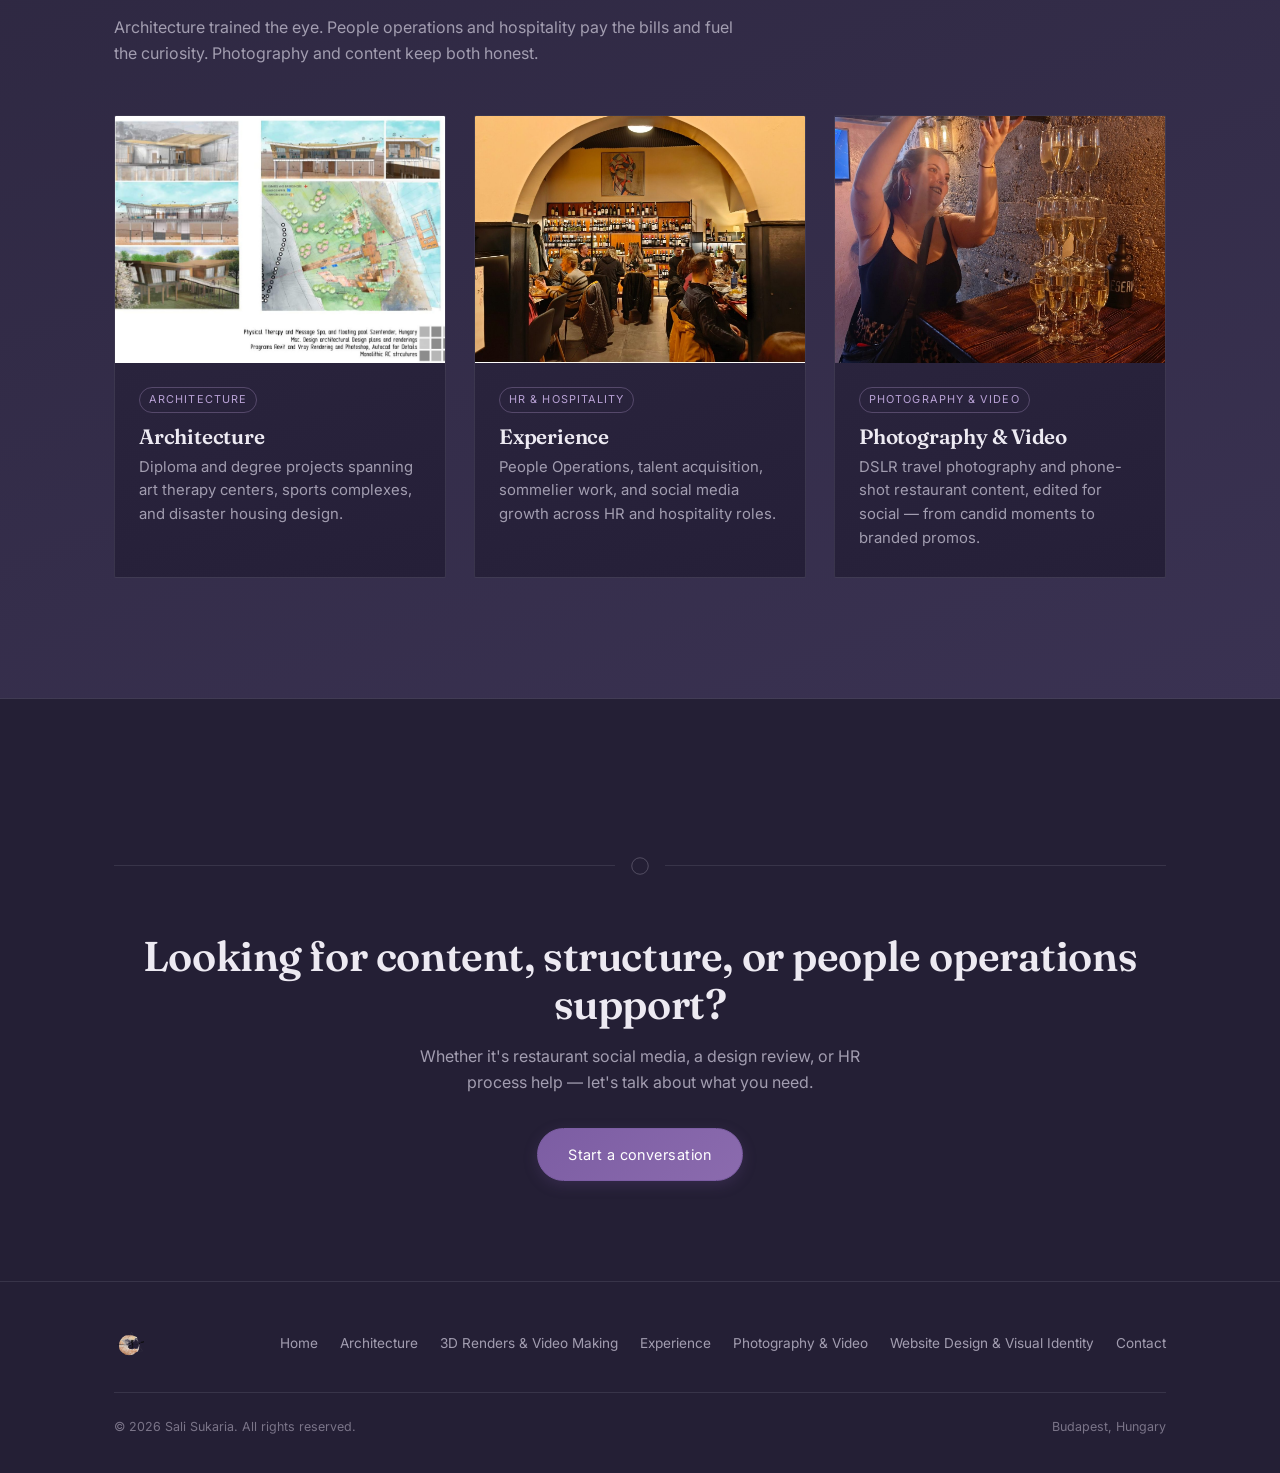
==== commit 8703721c: "Add Website Design and Visual Identity page" ====
--- a/index.html
+++ b/index.html
@@ -20,7 +20,7 @@
 		</a>
 		<button type="button" class="nav-toggle" aria-label="Toggle menu" aria-expanded="false">&#9776;</button>
 		<nav class="main-nav" aria-label="Primary">
-			<ul><li><a class="is-active" href="index.html">Home</a></li><li><a class="" href="architecture.html">Architecture</a></li><li><a class="" href="renders.html">3D Renders &amp; Video Making</a></li><li><a class="" href="experience.html">Experience</a></li><li><a class="" href="photography.html">Photography &amp; Video</a></li><li><a class="" href="contact.html">Contact</a></li></ul>
+			<ul><li><a class="is-active" href="index.html">Home</a></li><li><a class="" href="architecture.html">Architecture</a></li><li><a class="" href="renders.html">3D Renders &amp; Video Making</a></li><li><a class="" href="experience.html">Experience</a></li><li><a class="" href="photography.html">Photography &amp; Video</a></li><li><a class="" href="webdesign.html">Website Design &amp; Visual Identity</a></li><li><a class="" href="contact.html">Contact</a></li></ul>
 		</nav>
 	</div>
 </header>
@@ -139,7 +139,7 @@
 				<img src="assets/img/logo/logo_mark_nav.png" alt="Sali Sukaria logo">
 			</a>
 			<nav class="footer-nav" aria-label="Footer">
-				<ul><li><a href="index.html">Home</a></li><li><a href="architecture.html">Architecture</a></li><li><a href="renders.html">3D Renders &amp; Video Making</a></li><li><a href="experience.html">Experience</a></li><li><a href="photography.html">Photography &amp; Video</a></li><li><a href="contact.html">Contact</a></li></ul>
+				<ul><li><a href="index.html">Home</a></li><li><a href="architecture.html">Architecture</a></li><li><a href="renders.html">3D Renders &amp; Video Making</a></li><li><a href="experience.html">Experience</a></li><li><a href="photography.html">Photography &amp; Video</a></li><li><a href="webdesign.html">Website Design &amp; Visual Identity</a></li><li><a href="contact.html">Contact</a></li></ul>
 			</nav>
 		</div>
 		<div class="footer-meta">
--- a/style.css
+++ b/style.css
@@ -166,21 +166,40 @@
   display:none;
   background:none; border:none; color:var(--ink);
   font-size:1.6rem; line-height:1;
+  cursor:pointer;
+  padding:4px 8px;
 }
 
 @media (max-width: 900px){
+  .nav-toggle{ display:block; }
+
   .main-nav{
-    position:fixed; top:76px; left:0; right:0; bottom:0;
-    background:var(--bg);
-    transform:translateX(100%);
-    transition:transform .3s ease;
-    overflow-y:auto;
-    z-index:200;
+    position:fixed;
+    top:76px; left:0; right:0;
+    background:rgba(22,18,31,0.98);
+    backdrop-filter:blur(12px);
+    max-height:0;
+    overflow:hidden;
+    transition:max-height 0.35s ease;
+    z-index:999;
   }
-  .main-nav.is-open{ transform:translateX(0); }
-  .main-nav ul{ flex-direction:column; gap:0; padding:1rem 0; }
-  .main-nav a{ display:block; padding:16px var(--gutter); border-bottom:1px solid var(--line); }
-  .nav-toggle{ display:block; }
+
+  .main-nav.is-open{
+    max-height:600px;
+  }
+
+  .main-nav ul{
+    flex-direction:column;
+    gap:0;
+    padding:0.5rem 0 1rem;
+  }
+
+  .main-nav a{
+    display:block;
+    padding:14px var(--gutter);
+    border-bottom:1px solid var(--line);
+    font-size:1rem;
+  }
 }
 
 /* ===========================================================
@@ -191,8 +210,8 @@
   display:flex; flex-direction:column; justify-content:center;
   padding-top:120px; padding-bottom:80px;
   position:relative;
-}
-
+  overflow:hidden;
+}
 .hero-bg-image{
   position:absolute; inset:0;
   background-image:url('assets/img/architecture/hero_bg_render.jpg');
@@ -233,12 +252,6 @@
   color:var(--accent-2);
   margin-bottom:1.4rem;
   display:block;
-  opacity:0;
-  transform:translateX(-32px);
-  animation:fadeInLeft 0.9s ease 0.2s forwards;
-}
-@keyframes fadeInLeft{
-  to{ opacity:1; transform:translateX(0); }
 }
 .hero h1{ margin-bottom:1.1rem; }
 .hero h1 em{
@@ -432,20 +445,14 @@
   grid-template-columns:repeat(4,1fr);
   gap:20px;
 }
-.grid--ig .ig-embed-wrap{
-  width:100%;
-  min-height:480px;
+.grid--ig .instagram-media{
+  margin:0 !important;
+  width:100% !important;
+  min-width:0 !important;
+  min-height:340px;
   background:var(--panel);
-  border:1px solid var(--line);
+  border:1px solid var(--line) !important;
   border-radius:var(--radius);
-  overflow:hidden;
-  position:relative;
-}
-.grid--ig .ig-embed-wrap iframe{
-  width:100%;
-  height:480px;
-  border:none;
-  display:block;
 }
 @media (max-width:980px){ .grid--ig{ grid-template-columns:repeat(2,1fr); } }
 @media (max-width:560px){ .grid--ig{ grid-template-columns:1fr; } }
